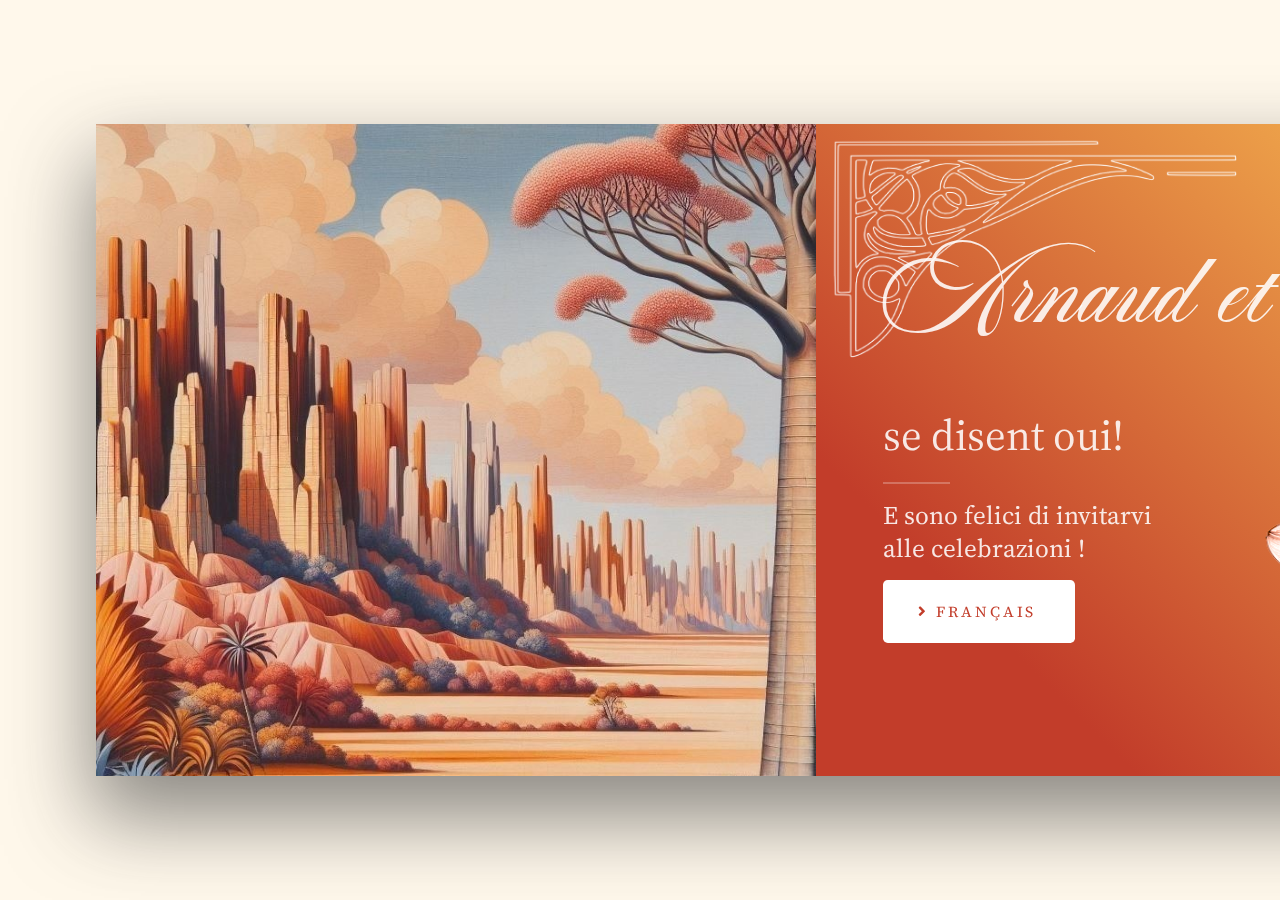
==== it.html @ b48f0479 "corrections Jessi" ====
<!DOCTYPE HTML>
<!--
	Ethereal by HTML5 UP
	html5up.net | @ajlkn
	Free for personal and commercial use under the CCA 3.0 license (html5up.net/license)
-->
<html>

	<head>
		<title>Arnaud e Jessi</title>
		<meta charset="utf-8" />
		<meta name="viewport" content="width=device-width, initial-scale=1, user-scalable=no" />
		<link rel="stylesheet" href="assets/css/main.css" />
		<link rel="stylesheet" href="https://fonts.googleapis.com/css2?family=Material+Symbols+Outlined:opsz,wght,FILL,GRAD@24,400,0,0" />
		<meta name="robots" content="noindex">
		<noscript><link rel="stylesheet" href="assets/css/noscript.css" /></noscript>
	</head>
	<body class="is-preload">
		<style>
			@font-face {
				font-family: "Aston-Script";
				src: url("fonts/Aston-Script.ttf");
			}
	
			
			.Aston-Script {
				font-family: "Aston-Script";
				font-size: 3.5rem;
				font-weight:100;
			}

	
			@font-face {
				font-family: "Source";
				src: url("fonts/Source.ttf");
			}

			.Source{
				font-family: "Source";

			}
			

			
		</style>

		<!-- Page Wrapper -->
			<div id="page-wrapper">

				<!-- Wrapper -->
					<div id="wrapper">

						<!-- Panel (Banner alternative) -->
						<section class="panel  " >
							<div class="image  span-3-75" data-position="bottom left">
								<img src="images/pic01-tier.jpg" alt="" />
							</div>
						</section>
						<section class="panel color0 spotlight medium left" >
							<div class="content span-8">
								<h2 class=" "><span class="Aston-Script">Arnaud <span class="">et</span> Jessi</span></h2>
								<p></p>
								<p></p>
								<h2 class="major Source">se disent oui!</h2>
								<h3 class=" Source span-5 span-small-exception">E sono felici di invitarvi alle celebrazioni !</h3>
								<ul class="actions">
									<li><a href="index.html" class="button primary color1 large icon solid fa-angle-right">Français</a></li>
								</ul>
							</div>
							
							<div class="image" data-position="bottom left">
								<!-- <img src="images/lysGinkgoBlue-corner2.png" alt="" /> -->


								<picture>
									<source media="(min-width: 501px) and (max-height: 450px)" srcset="images/lysGinkgoBlue-shorter.png">
									<source media="(min-width: 501px)" srcset="images/lysGinkgoBlue-corner3.png">
									<source media="(max-width: 500px)" srcset="images/lysGinkgoBlue-small3.png">
									<img src="images/lysGinkgoBlue-corner2.png" alt="IfItDoesntMatchAnyMedia">
								</picture>
									
							</div>
						</section>

					

						

						<!-- Panel (Où et quand?) -->
						<section class="panel  color2">
							<div class="intro color4">
								<h2 class="major ">Dove e quando?</h2>
								<blockquote>
								<p>Hôtel "Les Sorbiers"</p>
								<p>Rue des Sorbiers 241</p>
								<p>5543 Hastière Belgio</p>
								<p>5 ottobre 2024</p>
								<p>A partire dalle 14h</p>
							</blockquote>
							</div>
						</section>

						<section class="panel spotlight  left" id="first">
							<div class="content span-1-75">
							</div>
							<div class="image" data-position="bottom left">
								<img src="images/campagne3-2.jpg" alt="" />
							</div>
						</section>


						
						<!-- Panel (Confirmation) -->
							<section class="panel  color2">
								<div class="intro color0-reverse-diag " >
									<h2 class="major ">La tua risposta</h2>
									<p></p>
									<a href="https://forms.office.com/pages/responsepage.aspx?id=KtqS3xJC8UGk9qFba89R9TaZF361vYpGpFf4MqCA8IdUQU5IV1BZMUsxMjRLNTRBS09DWFZaV1FTQy4u" class="primary button medium color1 " >Conferma la presenza</a>
									<p></p>
									<p class="align-left"><b><i class="material-symbols-outlined">error</i> Per favore, confermate la vostra presenza prima del 16 agosto.</b></p>

								</div>
							</section>

							

						
							<!-- Panel (Transition + Concept) -->
							<section class="panel spotlight small right" >
								<div class="content span-7" >
<!-- 									<div>
										<h1>Concept</h1>
										<a href="#first" class="button primary color1 circle icon solid fa-angle-right">Next</a>
									</div> -->
																		
									</ul>
								</div>
								<div class="image" data-position="top left">
									<img src="images/Tana4-2.jpg" alt="" />
								</div>
							</section>

						<!-- Panel Concept -->
						<section class="panel  medium color2">
							<div class="inner color1">
								
								<p>La nostra coppia ci smuove delle notre convinzioni, ci commuove ed affascina ogni giorno. Vi invitiamo a passare una giornata nel nostro mondo per celebrare con noi il fatidico “si”. La giornata si suddividerà in  quattro tempi :  </p>
								<ol>
									<li>Una cerimonia che ci assomiglia : d’ispirazione malgascia, adattata al nostro pachwork di identità e valori </li>
									<li>Un tea party dove Cassandra Cowman e Jane Austen potrebbero incontrarsi </li>
									<li>Une ricevimento dove daremo fuoco alle polveri e alla pista da ballo </li>
									<li>Una serata all’insegna di giochi e animata in modo...spettrale   </li>
								</ol>
								<p><b>A quale parte sono invitatə ?  </b> Che siate membri della famiglia, amici o colleghi siete i benvenuti quando più preferite. Rispondendo al questionario d’iscrizione ci aiutate ad organizzare al meglio gli arrivi di tuttə</p>
								<p><b>Come mi devo vestire ? </b> Siete belle e belli così come siete. Per noi l’importante é che vi sentiate a vostro agio. Ma se avete voglia di rispettare un dress code, <a href="https://coolors.co/c23d2a-fabf53-fff8eb-134080">ecco i colori</a> del nostro tema.  </p>

							</div>
						</section>

						<!-- Panel (Timeline) -->
				

							<section id="timeline" class="panel inner large">
								
								<div class="tl-item" tabindex="0">
							
								  <div class="tl-bg" style="background-image: url(images/ceremony.jpg)"></div>
								  
								  <div class="tl-name">
									<p class="f2 heading--sanSerif"><span class="Source">Cerimonia</span></p>
								  </div>
							  
								  <div class="tl-content">
									<h1>14h - 15h30</h1>
									<p>
										Nella cultura malgascia il Vodiondry è la cerimonia che tradizionalmente unisce due sposi. Consiste in un dibattito tra le due famiglie, rappresentate ognuna da un retore e maestro della tradizione. Abbiamo voluto adattarlo perché corrisponda il più possibile alla nostra idea di coppia e famiglia.
									</p>
									</div>
							  
								</div>
							  
								<div class="tl-item" tabindex="0">
								  
								  <div class="tl-bg" style="background-image: url(images/teaparty.jpg)"></div>
								  
								  <div class="tl-name">
									<p class="f2 heading--sanSerif"><span class="Source">Tea Party</span></p>
								  </div>
							  
								  <div class="tl-content">
									<h1 class="f3 text--accent ttu">15h30 - 18h</h1>
									<p>
										Tagio della torta, discorsi, il meglio dei grandi classici nuziali. Vi promettiamo un tea party ironico e surreale per rappresentare al meglio anche lo spirito belga. In che senso? Non lo sappiamo ancora, ma sarà molto bello...
									</p>
								  </div>
							  
								</div>
							  
								<div class="tl-item" tabindex="0">
								  
								  <div class="tl-bg" style="background-image: url(images/fireworks.jpg)"></div>
								  
								  <div class="tl-name">
									<p class="f2 heading--sanSerif"><span class="Source">Ricevimento</span></p>
								  </div>
							  
								  <div class="tl-content">
									<h1 class="f3 text--accent ttu">18h - 22h</h1>
									<p>
										Il ricevimento è in formato apericena, si balla mentre si mangia e si beve, mentre ci si sfida in duelli assurdi, il tutto coronato da sputafuoco e chessòio. Impadronitevi del microfono per un karaoke leggendario, infiammate la pista da ballo.
									</p>
								  </div>
							  
								</div>	
							  
								<div class="tl-item" tabindex="0">
								  
								  <div class="tl-bg" style="background-image: url(images/x.jpg)"></div>
								  
								  <div class="tl-name">
									<p class="f2 heading--sanSerif"><span class="Source">Serata</span></p>
								  </div>
							  
								  <div class="tl-content">
									<h1 class="f3 text--accent ttu">22h - 24h</h1>
									<p>
										(Sconsigliato ai minori di 14 anni) Non sapremo mai se fu un colpo di fulmine o l’aria prmisqua delle serate studentesche a portarci dove siamo oggi. Fatto sta che invecchiando, abbiamo ceduto al fascino dei giochi da tavolo e delle serate più intime con gli amici di sempre. Benvenuti nella sala principale per una conslusione...mortale... 
									</p>
								  </div>
							  
								</div>
							  </section>
							  

						<!-- Panel (Gallerie) -->
							<section class="panel">
								<div class="intro color0">
									<h2 class="major">Les Sorbiers</h2>
									<p>Ci siamo innamorati di questa tenuta lungo la Meuse. È possibile <a href="http://www.lessorbiers.com/views/FR/sorbiers/hotel.html">alloggiare sul posto</a> ma anche nei dintorni, in particolare a Dinant che si trova a 20 minuti in auto.</p>
								</div>
								<div class="gallery">
									<div class="group span-3">
										<a href="images/gallery/fulls/01.jpg" class="image  span-3" data-position="bottom"><img src="images/gallery/thumbs/01.jpg" alt="" /></a>
										<a href="images/gallery/fulls/02.jpg" class="image  span-1-5" data-position="center"><img src="images/gallery/thumbs/02.jpg" alt="" /></a>
										<a href="images/gallery/fulls/03.jpg" class="image  span-1-5" data-position="center"><img src="images/gallery/thumbs/03.jpg" alt="" /></a>
									</div>
									<a href="images/gallery/fulls/04.jpg" class="image  span-2-5" data-position="top"><img src="images/gallery/thumbs/04.jpg" alt="" /></a>
									
								</div>
							</section>
							
							
							<!-- Panel (Contribution) -->
							<section class="panel ">
								<div class="intro color4">
									<h2 class="major">I regali</h2>
									<p>Sappiate che siamo già più che felici di avervi tra noi. Se ci tenete, potere aiutarci a rendere la nostra nuova casa in un luogo ancora più accogliente.  </p>
										<p>Un’urna sarà presente il giorno del matrimonio, ma se preferite farci un bonifico, ecco i terminali del nostro conto.  BE28 1030 9065 1420 (BIC: NICABEBBXXX)
										</p>
								</div>
							</section>

							<section class="panel spotlight  left" id="first">
								<div class="content span-1-75">
								</div>
								<div class="image" data-position="bottom left">
									<img src="images/sketch-house2.png" alt="" />
								</div>
							</section>

							<!-- Panel (help) -->
							<section class="panel  ">
								<div class="intro color0-reverse-diag " >
									<h2 class="major ">Volete darci una mano ? </h2>
									<p></p>
									<p>Al regalo preferite darci una mano il giorno del matrimonio? Potete iscrivervi tramite questo link.</p>
									<p></p>
									<a href="https://forms.office.com/pages/responsepage.aspx?id=KtqS3xJC8UGk9qFba89R9TaZF361vYpGpFf4MqCA8IdUMFZRSzdPMlFUWkZBWTJTVlBBV1BFTEZWSS4u" class="primary button medium color1 " >Dare una mano</a>
									

								</div>
							</section>

						
							<!-- Panel (End image) -->
							<section class="panel spotlight large left">
								<div class="content span-5">
									<iframe style="border-radius:12px" src="https://open.spotify.com/embed/playlist/4XJHrx8WR34ypSi59QFyZa?utm_source=generator" width="75%" height="352" frameBorder="0" allowfullscreen="" allow="autoplay; clipboard-write; encrypted-media; fullscreen; picture-in-picture" loading="lazy"></iframe>
								</div>
								<div class="image  " data-position="top right">
									<img src="images/picSea.jpg" alt="" />
								</div>
							</section>	

						


					</div>

			</div>

		<!-- Scripts -->
			<script src="assets/js/jquery.min.js"></script>
			<script src="assets/js/browser.min.js"></script>
			<script src="assets/js/breakpoints.min.js"></script>
			<script src="assets/js/main.js"></script>

	</body>
</html>


<style>



</style>
---- assets/css/main.css ----
@import url(fontawesome-all.min.css);
@import url("https://fonts.googleapis.com/css?family=Source+Sans+Pro:300,400,300i,400i");
@font-face {
  font-family: "Aston-Script";
  src: url("fonts/Aston-Script.ttf"); }
.Aston-Script {
  font-family: "Aston-Script"; }

@font-face {
  font-family: "Source";
  src: url("fonts/Source.ttf"); }
.Source {
  font-family: "Source"; }

/*
	Ethereal by HTML5 UP
	html5up.net | @ajlkn
	Free for personal and commercial use under the CCA 3.0 license (html5up.net/license)
*/
html, body, div, span, applet, object,
iframe, h1, h2, h3, h4, h5, h6, p, blockquote,
pre, a, abbr, acronym, address, big, cite,
code, del, dfn, em, img, ins, kbd, q, s, samp,
small, strike, strong, sub, sup, tt, var, b,
u, i, center, dl, dt, dd, ol, ul, li, fieldset,
form, label, legend, table, caption, tbody,
tfoot, thead, tr, th, td, article, aside,
canvas, details, embed, figure, figcaption,
footer, header, hgroup, menu, nav, output, ruby,
section, summary, time, mark, audio, video {
  margin: 0;
  padding: 0;
  border: 0;
  font-size: 100%;
  font: inherit;
  vertical-align: baseline; }

article, aside, details, figcaption, figure,
footer, header, hgroup, menu, nav, section {
  display: block; }

body {
  line-height: 1; }

ol, ul {
  list-style: none; }

blockquote, q {
  quotes: none; }
  blockquote:before, blockquote:after, q:before, q:after {
    content: '';
    content: none; }

table {
  border-collapse: collapse;
  border-spacing: 0; }

body {
  -webkit-text-size-adjust: none; }

mark {
  background-color: transparent;
  color: inherit; }

input::-moz-focus-inner {
  border: 0;
  padding: 0; }

input, select, textarea {
  -moz-appearance: none;
  -webkit-appearance: none;
  -ms-appearance: none;
  appearance: none; }

/* Page */
@-moz-keyframes load-spinner {
  0% {
    -moz-transform: rotate(0deg);
    -webkit-transform: rotate(0deg);
    -ms-transform: rotate(0deg);
    transform: rotate(0deg); }
  100% {
    -moz-transform: rotate(360deg);
    -webkit-transform: rotate(360deg);
    -ms-transform: rotate(360deg);
    transform: rotate(360deg); } }
@-webkit-keyframes load-spinner {
  0% {
    -moz-transform: rotate(0deg);
    -webkit-transform: rotate(0deg);
    -ms-transform: rotate(0deg);
    transform: rotate(0deg); }
  100% {
    -moz-transform: rotate(360deg);
    -webkit-transform: rotate(360deg);
    -ms-transform: rotate(360deg);
    transform: rotate(360deg); } }
@-ms-keyframes load-spinner {
  0% {
    -moz-transform: rotate(0deg);
    -webkit-transform: rotate(0deg);
    -ms-transform: rotate(0deg);
    transform: rotate(0deg); }
  100% {
    -moz-transform: rotate(360deg);
    -webkit-transform: rotate(360deg);
    -ms-transform: rotate(360deg);
    transform: rotate(360deg); } }
@keyframes load-spinner {
  0% {
    -moz-transform: rotate(0deg);
    -webkit-transform: rotate(0deg);
    -ms-transform: rotate(0deg);
    transform: rotate(0deg); }
  100% {
    -moz-transform: rotate(360deg);
    -webkit-transform: rotate(360deg);
    -ms-transform: rotate(360deg);
    transform: rotate(360deg); } }
@-ms-viewport {
  width: device-width; }
html {
  width: 100%;
  height: 100%; }

html {
  box-sizing: border-box; }

*, *:before, *:after {
  box-sizing: inherit; }

body {
  display: -moz-flex;
  display: -webkit-flex;
  display: -ms-flex;
  display: flex;
  -moz-align-items: center;
  -webkit-align-items: center;
  -ms-align-items: center;
  align-items: center;
  -moz-justify-content: -moz-flex-start;
  -webkit-justify-content: -webkit-flex-start;
  -ms-justify-content: -ms-flex-start;
  justify-content: flex-start;
  -ms-overflow-style: scrollbar;
  width: 100%;
  height: 100%;
  min-height: 30rem;
  overflow: hidden;
  overscroll-behavior-x: contain; }
  body:before {
    -moz-animation: load-spinner 1s infinite linear;
    -webkit-animation: load-spinner 1s infinite linear;
    -ms-animation: load-spinner 1s infinite linear;
    animation: load-spinner 1s infinite linear;
    -moz-transition: opacity 0.25s ease;
    -webkit-transition: opacity 0.25s ease;
    -ms-transition: opacity 0.25s ease;
    transition: opacity 0.25s ease;
    -moz-transition-delay: 0s;
    -webkit-transition-delay: 0s;
    -ms-transition-delay: 0s;
    transition-delay: 0s;
    pointer-events: none;
    content: '';
    display: block;
    position: absolute;
    top: 50%;
    left: 50%;
    width: 4rem;
    height: 4rem;
    margin: -2rem 0 0 -2rem;
    background-image: url("data:image/svg+xml;charset=utf8,%3Csvg xmlns='http://www.w3.org/2000/svg' xmlns:xlink='http://www.w3.org/1999/xlink' width='96px' height='96px' viewBox='0 0 96 96' zoomAndPan='disable'%3E%3Cstyle%3Ecircle %7Bfill: transparent%3B stroke: %2303224C%3B stroke-width: 1.5px%3B %7D%3C/style%3E%3Cdefs%3E%3CclipPath id='corner'%3E%3Cpolygon points='0,0 48,0 48,48 96,48 96,96 0,96' /%3E%3C/clipPath%3E%3C/defs%3E%3Cg clip-path='url(%23corner)'%3E%3Ccircle cx='48' cy='48' r='32'/%3E%3C/g%3E%3C/svg%3E");
    background-position: center;
    background-repeat: no-repeat;
    background-size: 4rem;
    opacity: 0; }
  body:after {
    pointer-events: none;
    content: '';
    display: block;
    position: fixed;
    top: 0;
    left: 0;
    width: 100%;
    height: 100%;
    z-index: -1;
    background-attachment: local;
    background-color: #FFF8EB;
    background-repeat: repeat, repeat-x;
    background-size: 128px 128px, cover; }
  body.is-preload *, body.is-preload *:before, body.is-preload *:after {
    -moz-animation: none !important;
    -webkit-animation: none !important;
    -ms-animation: none !important;
    animation: none !important;
    -moz-transition: none !important;
    -webkit-transition: none !important;
    -ms-transition: none !important;
    transition: none !important; }
  body.is-preload:before {
    -moz-transition: opacity 1s ease;
    -webkit-transition: opacity 1s ease;
    -ms-transition: opacity 1s ease;
    transition: opacity 1s ease;
    -moz-transition-delay: 0.75s;
    -webkit-transition-delay: 0.75s;
    -ms-transition-delay: 0.75s;
    transition-delay: 0.75s;
    opacity: 0.25; }

@media screen and (max-width: 980px) {
  html {
    height: auto; }

  body {
    height: auto;
    overflow-x: hidden;
    overflow-y: auto; } }
@media screen and (max-width: 480px) {
  html, body {
    min-width: 320px; } }
/* Typography */
html {
  font-size: 18pt;
  font-size: 1vmax; }
  @media screen and (max-width: 1680px) {
    html {
      font-size: 12pt;
      font-size: 1.1vmax; } }
  @media screen and (max-width: 1280px) {
    html {
      font-size: 11pt;
      font-size: 1.5vmax; } }

body, input, select, textarea {
  color: rgba(255, 255, 255, 0.75);
  font-family: "Source", serif;
  font-size: 1rem;
  font-weight: 400;
  line-height: 1.65; }

a {
  -moz-transition: color 0.2s ease-in-out, border-bottom-color 0.2s ease-in-out;
  -webkit-transition: color 0.2s ease-in-out, border-bottom-color 0.2s ease-in-out;
  -ms-transition: color 0.2s ease-in-out, border-bottom-color 0.2s ease-in-out;
  transition: color 0.2s ease-in-out, border-bottom-color 0.2s ease-in-out;
  color: #FFF8EB;
  border-bottom: dotted 1px;
  text-decoration: none;
  font-weight: 600; }
  a:hover {
    border-bottom-color: transparent;
    color: #134080; }

strong, b {
  color: rgba(255, 255, 255, 0.875);
  font-weight: 600; }

em, i {
  font-style: italic; }

p {
  margin: 0 0 1.5rem 0; }
  body.is-ie p {
    width: 100%; }

.centerText {
  text-align: center; }

h1, h2, h3, h4, h5, h6 {
  color: rgba(255, 255, 255, 0.875);
  font-family: "Aston-Script", Helvetica, serif;
  font-weight: 400;
  line-height: 1.3;
  margin: 0 0 0.75rem 0; }
  h1 a, h2 a, h3 a, h4 a, h5 a, h6 a {
    color: inherit;
    text-decoration: none; }

h1.major, h2.major, h3.major {
  position: relative; }
  h1.major:after, h2.major:after, h3.major:after {
    content: '';
    position: absolute;
    left: 0;
    width: 3.5rem;
    height: 0.1rem;
    background-color: rgba(255, 255, 255, 0.25); }

h1 {
  font-size: 3rem;
  line-height: 1.2; }
  h1.major {
    margin: 0 0 2.625rem 0; }
    h1.major:after {
      bottom: -1.325rem; }

/** HERE **/
h2 {
  font-size: 2.25rem;
  line-height: 1.2; }
  h2.major {
    margin: 0 0 1.9875rem 0; }
    h2.major:after {
      bottom: -1.2rem; }

h3 {
  font-size: 1.325rem; }
  h3.major {
    margin: 0 0 1.875rem 0; }
    h3.major:after {
      bottom: -0.75rem; }

h4 {
  font-size: 1rem; }

h5 {
  font-size: 0.9rem; }

h6 {
  font-size: 0.7rem; }

sub {
  font-size: 0.8rem;
  position: relative;
  top: 0.5rem; }

sup {
  font-size: 0.8rem;
  position: relative;
  top: -0.5rem; }

blockquote {
  border-left: solid 0.25rem rgba(255, 255, 255, 0.25);
  font-style: italic;
  margin: 0 0 1.5rem 0;
  padding: 0.375rem 0 0.375rem 1.5rem; }

code {
  background: rgba(255, 255, 255, 0.075);
  border-radius: 0.25rem;
  font-family: "Source", serif;
  font-size: 0.8rem;
  margin: 0 0.25rem;
  padding: 0.25rem 0.65rem; }

pre {
  -webkit-overflow-scrolling: touch;
  font-family: "Source", serif;
  font-size: 0.8rem;
  margin: 0 0 1.5rem 0;
  white-space: pre-wrap; }
  pre code {
    display: block;
    line-height: 1.625;
    padding: 1rem 1.5rem;
    overflow-x: auto;
    margin: 0; }

hr {
  border: 0;
  border-bottom: solid 2px rgba(255, 255, 255, 0.25);
  margin: 1.875rem 0; }

.align-left {
  text-align: left; }

.align-center {
  text-align: center; }

.align-right {
  text-align: right; }

@media screen and (max-width: 736px) {
  html {
    font-size: 12pt; }

  h1 {
    font-size: 2.25rem;
    line-height: 1.2; }
    h1.major {
      margin: 0 0 2.625rem 0; }
      h1.major:after {
        bottom: -1.325rem; }

  h2 {
    font-size: 1.5rem;
    line-height: 1.2; }
    h2.major {
      margin: 0 0 1.9875rem 0; }
      h2.major:after {
        bottom: -1.2rem; }

  h3 {
    font-size: 1rem; }
    h3.major {
      margin: 0 0 1.875rem 0; }
      h3.major:after {
        bottom: -0.75rem; }

  h4 {
    font-size: 1rem; }

  h5 {
    font-size: 0.9rem; }

  h6 {
    font-size: 0.7rem; }

  h1 br, h2 br, h3 br, h4 br, h5 br, h6 br {
    display: none; } }
@media screen and (max-width: 360px) {
  html {
    font-size: 11pt; } }
/* Form */
form {
  margin: 0 0 1.5rem 0; }
  form > :last-child {
    margin-bottom: 0; }
  form > .fields {
    display: -moz-flex;
    display: -webkit-flex;
    display: -ms-flex;
    display: flex;
    -moz-flex-wrap: wrap;
    -webkit-flex-wrap: wrap;
    -ms-flex-wrap: wrap;
    flex-wrap: wrap;
    width: calc(100% + 3rem);
    margin: -1.5rem 0 1.5rem -1.5rem; }
    form > .fields > .field {
      -moz-flex-grow: 0;
      -webkit-flex-grow: 0;
      -ms-flex-grow: 0;
      flex-grow: 0;
      -moz-flex-shrink: 0;
      -webkit-flex-shrink: 0;
      -ms-flex-shrink: 0;
      flex-shrink: 0;
      padding: 1.5rem 0 0 1.5rem;
      width: calc(100% - 1.5rem); }
      form > .fields > .field.half {
        width: calc(50% - 0.75rem); }
      form > .fields > .field.third {
        width: calc(100%/3 - 0.5rem); }
      form > .fields > .field.quarter {
        width: calc(25% - 0.375rem); }
  @media screen and (max-width: 736px) {
    form > .fields {
      width: calc(100% + 2.25rem);
      margin: -1.125rem 0 1.5rem -1.125rem; }
      form > .fields > .field {
        padding: 1.125rem 0 0 1.125rem;
        width: calc(100% - 1.125rem); }
        form > .fields > .field.half {
          width: calc(100% - 1.125rem); }
        form > .fields > .field.third {
          width: calc(100% - 1.125rem); }
        form > .fields > .field.quarter {
          width: calc(100% - 1.125rem); } }

label {
  color: rgba(255, 255, 255, 0.875);
  display: block;
  font-family: "Aston-Script", Helvetica, serif;
  font-size: 0.8rem;
  font-weight: 400;
  margin: 0 0 0.4875rem 0; }

input[type="text"],
input[type="password"],
input[type="email"],
input[type="tel"],
select,
textarea {
  -moz-appearance: none;
  -webkit-appearance: none;
  -ms-appearance: none;
  appearance: none;
  background: transparent;
  border: solid 2px rgba(255, 255, 255, 0.25);
  border-radius: 0.25rem;
  color: inherit;
  display: block;
  outline: 0;
  padding: 0 0.75rem;
  text-decoration: none;
  width: 100%; }
  input[type="text"]:invalid,
  input[type="password"]:invalid,
  input[type="email"]:invalid,
  input[type="tel"]:invalid,
  select:invalid,
  textarea:invalid {
    box-shadow: none; }
  input[type="text"]:focus,
  input[type="password"]:focus,
  input[type="email"]:focus,
  input[type="tel"]:focus,
  select:focus,
  textarea:focus {
    border-color: #FFF8EB; }

option {
  background-color: rgba(255, 255, 255, 0.875);
  color: #03224C; }

select {
  background-image: url("data:image/svg+xml;charset=utf8,%3Csvg xmlns='http://www.w3.org/2000/svg' width='40' height='40' preserveAspectRatio='none' viewBox='0 0 40 40'%3E%3Cpath d='M9.4,12.3l10.4,10.4l10.4-10.4c0.2-0.2,0.5-0.4,0.9-0.4c0.3,0,0.6,0.1,0.9,0.4l3.3,3.3c0.2,0.2,0.4,0.5,0.4,0.9 c0,0.4-0.1,0.6-0.4,0.9L20.7,31.9c-0.2,0.2-0.5,0.4-0.9,0.4c-0.3,0-0.6-0.1-0.9-0.4L4.3,17.3c-0.2-0.2-0.4-0.5-0.4-0.9 c0-0.4,0.1-0.6,0.4-0.9l3.3-3.3c0.2-0.2,0.5-0.4,0.9-0.4S9.1,12.1,9.4,12.3z' fill='rgba(255, 255, 255, 0.25)' /%3E%3C/svg%3E");
  background-size: 1.25rem;
  background-repeat: no-repeat;
  background-position: calc(100% - 1rem) center;
  height: 2.5rem;
  padding-right: 2.5rem;
  text-overflow: ellipsis; }
  select option {
    color: rgba(255, 255, 255, 0.875);
    background: #03224C; }
  select:focus::-ms-value {
    background-color: transparent; }
  select::-ms-expand {
    display: none; }

input[type="text"],
input[type="password"],
input[type="email"],
select {
  height: 2.5rem; }

textarea {
  padding: 0.75rem 1rem; }

input[type="checkbox"],
input[type="radio"] {
  -moz-appearance: none;
  -webkit-appearance: none;
  -ms-appearance: none;
  appearance: none;
  display: block;
  float: left;
  margin-right: -2rem;
  opacity: 0;
  width: 1rem;
  z-index: -1; }
  input[type="checkbox"] + label,
  input[type="radio"] + label {
    text-decoration: none;
    position: relative;
    color: rgba(255, 255, 255, 0.75);
    cursor: pointer;
    display: inline-block;
    font-size: 1rem;
    font-weight: 400;
    margin-bottom: 0;
    padding-left: 2.5rem;
    padding-right: 1rem; }
    input[type="checkbox"] + label:before,
    input[type="radio"] + label:before {
      -moz-osx-font-smoothing: grayscale;
      -webkit-font-smoothing: antialiased;
      display: inline-block;
      font-style: normal;
      font-variant: normal;
      text-rendering: auto;
      line-height: 1;
      text-transform: none !important;
      font-family: 'Font Awesome 5 Free';
      font-weight: 900; }
    input[type="checkbox"] + label:before, input[type="radio"] + label:before {
      content: '';
      display: inline-block;
      font-size: 0.8rem;
      position: absolute;
      top: 0;
      left: 0;
      width: 1.6875rem;
      height: 1.6875rem;
      line-height: 1.6875rem;
      background: rgba(255, 255, 255, 0.075);
      border: solid 1px rgba(255, 255, 255, 0.25);
      border-radius: 0.25rem;
      color: #03224C;
      text-align: center; }
      body.is-ie input[type="checkbox"] + label:before,
      body.is-ie input[type="radio"] + label:before {
        line-height: 1.5; }
  input[type="checkbox"]:checked + label:before,
  input[type="radio"]:checked + label:before {
    content: '\f00c';
    background: rgba(255, 255, 255, 0.875);
    border-color: rgba(255, 255, 255, 0.875); }
  input[type="checkbox"]:focus + label:before,
  input[type="radio"]:focus + label:before {
    border-color: #FFF8EB;
    box-shadow: 0 0 0 1px #FFF8EB; }
  input[type="checkbox"]:focus:checked + label:before,
  input[type="radio"]:focus:checked + label:before {
    background: #FFF8EB; }
  input[type="checkbox"].color1 + label:before,
  input[type="radio"].color1 + label:before {
    color: #C23D2A; }
  input[type="checkbox"].color2 + label:before,
  input[type="radio"].color2 + label:before {
    color: #FABF53; }
  input[type="checkbox"].color3 + label:before,
  input[type="radio"].color3 + label:before {
    color: #FFF8EB; }
  input[type="checkbox"].color4 + label:before,
  input[type="radio"].color4 + label:before {
    color: #134080; }

input[type="checkbox"] + label:before {
  border-radius: 0.25rem; }

input[type="radio"] + label:before {
  border-radius: 100%; }

::-webkit-input-placeholder {
  color: rgba(255, 255, 255, 0.5) !important;
  opacity: 1.0; }

:-moz-placeholder {
  color: rgba(255, 255, 255, 0.5) !important;
  opacity: 1.0; }

::-moz-placeholder {
  color: rgba(255, 255, 255, 0.5) !important;
  opacity: 1.0; }

:-ms-input-placeholder {
  color: rgba(255, 255, 255, 0.5) !important;
  opacity: 1.0; }

/* Icon */
.icon {
  text-decoration: none;
  position: relative;
  border-bottom: none; }
  .icon:before {
    -moz-osx-font-smoothing: grayscale;
    -webkit-font-smoothing: antialiased;
    display: inline-block;
    font-style: normal;
    font-variant: normal;
    text-rendering: auto;
    line-height: 1;
    text-transform: none !important;
    font-family: 'Font Awesome 5 Free';
    font-weight: 400; }
  .icon > .label {
    display: none; }
  .icon:before {
    line-height: inherit; }
  .icon.solid:before {
    font-weight: 900; }
  .icon.brands:before {
    font-family: 'Font Awesome 5 Brands'; }

/* Image */
.image {
  display: inline-block;
  position: relative;
  border: 0; }
  .image.filtered:after {
    background-image: url("../../images/overlay.png"), linear-gradient(45deg, rgba(194, 61, 42, 0.25) 25%, rgba(250, 191, 83, 0.25) 50%, rgba(255, 248, 235, 0.25));
    background-size: 128px 128px, auto;
    pointer-events: none;
    content: '';
    position: absolute;
    top: 0;
    left: 0;
    width: 100%;
    height: 100%;
    opacity: 1;
    z-index: 1; }
  .image.filtered.tinted:after {
    background-image: url("../../images/overlay.png"), linear-gradient(45deg, rgba(194, 61, 42, 0.25) 25%, rgba(250, 191, 83, 0.25) 50%, rgba(255, 248, 235, 0.25)), linear-gradient(0deg, rgba(0, 0, 0, 0.125), rgba(0, 0, 0, 0.125));
    background-size: 128px 128px, auto, auto; }
  .image[data-position] img {
    -moz-object-fit: cover;
    -webkit-object-fit: cover;
    -ms-object-fit: cover;
    object-fit: cover;
    display: block;
    position: absolute;
    top: 0;
    left: 0;
    width: 100%;
    height: 100%; }
  .image[data-position="top left"] img {
    -moz-object-position: top left;
    -webkit-object-position: top left;
    -ms-object-position: top left;
    object-position: top left; }
  .image[data-position="top"] img {
    -moz-object-position: top;
    -webkit-object-position: top;
    -ms-object-position: top;
    object-position: top; }
  .image[data-position="top right"] img {
    -moz-object-position: top right;
    -webkit-object-position: top right;
    -ms-object-position: top right;
    object-position: top right; }
  .image[data-position="right"] img {
    -moz-object-position: right;
    -webkit-object-position: right;
    -ms-object-position: right;
    object-position: right; }
  .image[data-position="bottom right"] img {
    -moz-object-position: bottom right;
    -webkit-object-position: bottom right;
    -ms-object-position: bottom right;
    object-position: bottom right; }
  .image[data-position="bottom"] img {
    -moz-object-position: bottom;
    -webkit-object-position: bottom;
    -ms-object-position: bottom;
    object-position: bottom; }
  .image[data-position="bottom left"] img {
    -moz-object-position: bottom left;
    -webkit-object-position: bottom left;
    -ms-object-position: bottom left;
    object-position: bottom left; }
  .image[data-position="left"] img {
    -moz-object-position: left;
    -webkit-object-position: left;
    -ms-object-position: left;
    object-position: left; }
  .image[data-position="center"] img {
    -moz-object-position: center;
    -webkit-object-position: center;
    -ms-object-position: center;
    object-position: center; }
  .image[data-position="25% 25%"] img {
    -moz-object-position: 25% 25%;
    -webkit-object-position: 25% 25%;
    -ms-object-position: 25% 25%;
    object-position: 25% 25%; }
  .image[data-position="75% 25%"] img {
    -moz-object-position: 75% 25%;
    -webkit-object-position: 75% 25%;
    -ms-object-position: 75% 25%;
    object-position: 75% 25%; }
  .image[data-position="75% 75%"] img {
    -moz-object-position: 75% 75%;
    -webkit-object-position: 75% 75%;
    -ms-object-position: 75% 75%;
    object-position: 75% 75%; }
  .image[data-position="25% 75%"] img {
    -moz-object-position: 25% 75%;
    -webkit-object-position: 25% 75%;
    -ms-object-position: 25% 75%;
    object-position: 25% 75%; }
  .image img {
    display: block; }
  .image.left, .image.right {
    max-width: 40%; }
    .image.left img, .image.right img {
      width: 100%; }
  .image.left {
    float: left;
    padding: 0 1.5rem 1rem 0;
    top: 0.25rem; }
  .image.right {
    float: right;
    padding: 0 0 1rem 1.5rem;
    top: 0.25rem; }
  .image.fit {
    display: block;
    margin: 0 0 1.5rem 0;
    width: 100%; }
    .image.fit img {
      width: 100%; }
  .image.main {
    display: block;
    margin: 0 0 2.25rem 0;
    width: 100%; }
    .image.main img {
      width: 100%; }

/* List */
ol {
  list-style: decimal;
  margin: 0 0 1.5rem 0;
  padding-left: 1.25rem; }
  ol li {
    padding-left: 0.25rem; }

ul {
  list-style: disc;
  margin: 0 0 1.5rem 0;
  padding-left: 1rem; }
  ul li {
    padding-left: 0.5rem; }
  ul.alt {
    list-style: none;
    padding-left: 0; }
    ul.alt li {
      border-top: solid 1px rgba(255, 255, 255, 0.25);
      padding: 0.5rem 0; }
      ul.alt li:first-child {
        border-top: 0;
        padding-top: 0; }

dl {
  margin: 0 0 1.5rem 0; }
  dl dt {
    display: block;
    font-weight: 600;
    margin: 0 0 0.75rem 0; }
  dl dd {
    margin-left: 1.5rem; }

/* Actions */
ul.actions {
  display: -moz-flex;
  display: -webkit-flex;
  display: -ms-flex;
  display: flex;
  cursor: default;
  list-style: none;
  margin-left: -0.75rem;
  padding-left: 0; }
  ul.actions li {
    padding: 0 0 0 0.75rem;
    vertical-align: middle; }
  ul.actions.special {
    -moz-justify-content: center;
    -webkit-justify-content: center;
    -ms-justify-content: center;
    justify-content: center;
    width: 100%;
    margin-left: 0; }
    ul.actions.special li:first-child {
      padding-left: 0; }
  ul.actions.stacked {
    -moz-flex-direction: column;
    -webkit-flex-direction: column;
    -ms-flex-direction: column;
    flex-direction: column;
    margin-left: 0; }
    ul.actions.stacked li {
      padding: 0.975rem 0 0 0; }
      ul.actions.stacked li:first-child {
        padding-top: 0; }
  ul.actions.fit {
    width: calc(100% + 0.75rem); }
    ul.actions.fit li {
      -moz-flex-grow: 1;
      -webkit-flex-grow: 1;
      -ms-flex-grow: 1;
      flex-grow: 1;
      -moz-flex-shrink: 1;
      -webkit-flex-shrink: 1;
      -ms-flex-shrink: 1;
      flex-shrink: 1;
      width: 100%; }
      ul.actions.fit li > * {
        width: 100%; }
    ul.actions.fit.stacked {
      width: 100%; }

/* Icons */
ul.icons {
  cursor: default;
  list-style: none;
  padding-left: 0; }
  ul.icons li {
    display: inline-block;
    padding: 0 1rem 0 0; }
    ul.icons li:last-child {
      padding-right: 0; }
    ul.icons li .icon:before {
      font-size: 1.25em; }

/* Grid Icons */
ul.grid-icons {
  display: -moz-flex;
  display: -webkit-flex;
  display: -ms-flex;
  display: flex;
  -moz-flex-wrap: wrap;
  -webkit-flex-wrap: wrap;
  -ms-flex-wrap: wrap;
  flex-wrap: wrap;
  -moz-justify-content: center;
  -webkit-justify-content: center;
  -ms-justify-content: center;
  justify-content: center;
  list-style: none;
  margin: 0 0 1.5rem 0;
  padding-left: 0; }
  ul.grid-icons .icon {
    display: block;
    position: relative;
    width: 100%;
    text-align: center; }
    ul.grid-icons .icon:before {
      display: block;
      width: 6rem;
      height: 6rem;
      line-height: 6rem;
      border-radius: 6rem;
      box-shadow: inset 0 0 0 2px rgba(255, 255, 255, 0.25);
      font-size: 2.5rem;
      margin: 0 auto;
      text-align: center; }
      body.is-ie ul.grid-icons .icon:before {
        line-height: 2.375; }
  ul.grid-icons > li {
    -moz-flex-grow: 0;
    -webkit-flex-grow: 0;
    -ms-flex-grow: 0;
    flex-grow: 0;
    -moz-flex-shrink: 0;
    -webkit-flex-shrink: 0;
    -ms-flex-shrink: 0;
    flex-shrink: 0;
    position: relative;
    margin: 1.5rem 0 0 1.5rem;
    padding-left: 0; }
  ul.grid-icons.connected > li:before {
    content: '';
    display: block;
    position: absolute;
    width: 1.5rem;
    height: 2px;
    top: 50%;
    left: -1.5rem;
    background-color: rgba(255, 255, 255, 0.25); }
  ul.grid-icons.connected > li:after {
    content: '';
    display: block;
    position: absolute;
    width: 2px;
    height: 1.5rem;
    top: -1.5rem;
    left: 50%;
    background-color: rgba(255, 255, 255, 0.25); }
  ul.grid-icons.two {
    width: 14rem; }
    ul.grid-icons.two > li:nth-child(-n + 2) {
      margin-top: 0; }
      ul.grid-icons.two > li:nth-child(-n + 2):after {
        display: none; }
    ul.grid-icons.two > li:nth-child(2n - 1) {
      margin-left: 0; }
      ul.grid-icons.two > li:nth-child(2n - 1):before {
        display: none; }
  ul.grid-icons.three {
    width: 21.5rem; }
    ul.grid-icons.three > li:nth-child(-n + 3) {
      margin-top: 0; }
      ul.grid-icons.three > li:nth-child(-n + 3):after {
        display: none; }
    ul.grid-icons.three > li:nth-child(3n - 2) {
      margin-left: 0; }
      ul.grid-icons.three > li:nth-child(3n - 2):before {
        display: none; }
  ul.grid-icons.four {
    width: 29rem; }
    ul.grid-icons.four > li:nth-child(-n + 4) {
      margin-top: 0; }
      ul.grid-icons.four > li:nth-child(-n + 4):after {
        display: none; }
    ul.grid-icons.four > li:nth-child(4n - 3) {
      margin-left: 0; }
      ul.grid-icons.four > li:nth-child(4n - 3):before {
        display: none; }
  @media screen and (max-width: 736px) {
    ul.grid-icons {
      -moz-justify-content: -moz-flex-start;
      -webkit-justify-content: -webkit-flex-start;
      -ms-justify-content: -ms-flex-start;
      justify-content: flex-start;
      width: 100% !important;
      margin: -1rem 0 1.5rem -1rem; }
      ul.grid-icons .icon:before {
        width: 4.5rem;
        height: 4.5rem;
        line-height: 4.5rem;
        font-size: 1.75rem; }
      ul.grid-icons > li {
        margin: 1rem 0 0 1rem !important; }
        ul.grid-icons > li:before {
          display: none !important; }
        ul.grid-icons > li:after {
          display: none !important; } }

/* Contact Icons */
ul.contact-icons {
  list-style: none;
  padding-left: 0; }
  ul.contact-icons > li {
    margin: 1.25rem 0 0 0;
    padding-left: 0; }
    ul.contact-icons > li:before {
      display: inline-block;
      width: 2.25rem;
      height: 2.25rem;
      line-height: 2.25rem;
      border-radius: 2.25rem;
      background-color: white;
      color: #03224C;
      cursor: default;
      font-size: 1.125rem;
      margin-right: 1rem;
      text-align: center;
      vertical-align: middle; }
      body.is-ie ul.contact-icons > li:before {
        line-height: 2.125; }
    ul.contact-icons > li a {
      border-bottom: 0; }
  ul.contact-icons.color1 > li:before {
    color: #C23D2A; }
  ul.contact-icons.color2 > li:before {
    color: #FABF53; }
  ul.contact-icons.color3 > li:before {
    color: #FFF8EB; }
  ul.contact-icons.color4 > li:before {
    color: #134080; }

/* Table */
.table-wrapper {
  -webkit-overflow-scrolling: touch;
  overflow-x: auto; }

table {
  margin: 0 0 1.5rem 0;
  width: 100%; }
  table tbody tr {
    border: solid 1px rgba(255, 255, 255, 0.25);
    border-left: 0;
    border-right: 0; }
    table tbody tr:nth-child(2n + 1) {
      background-color: rgba(255, 255, 255, 0.075); }
  table td {
    padding: 0.75rem 0.75rem; }
  table th {
    color: rgba(255, 255, 255, 0.875);
    font-size: 0.9rem;
    font-weight: 600;
    padding: 0 0.75rem 0.75rem 0.75rem;
    text-align: left; }
  table thead {
    border-bottom: solid 2px rgba(255, 255, 255, 0.25); }
  table tfoot {
    border-top: solid 2px rgba(255, 255, 255, 0.25); }
  table.alt {
    border-collapse: separate; }
    table.alt tbody tr td {
      border: solid 1px rgba(255, 255, 255, 0.25);
      border-left-width: 0;
      border-top-width: 0; }
      table.alt tbody tr td:first-child {
        border-left-width: 1px; }
    table.alt tbody tr:first-child td {
      border-top-width: 1px; }
    table.alt thead {
      border-bottom: 0; }
    table.alt tfoot {
      border-top: 0; }

/* Button */
input[type="submit"],
input[type="reset"],
input[type="button"],
button,
.button {
  -moz-appearance: none;
  -webkit-appearance: none;
  -ms-appearance: none;
  appearance: none;
  -moz-transition: background-color 0.2s ease-in-out, box-shadow 0.2s ease-in-out, color 0.2s ease-in-out;
  -webkit-transition: background-color 0.2s ease-in-out, box-shadow 0.2s ease-in-out, color 0.2s ease-in-out;
  -ms-transition: background-color 0.2s ease-in-out, box-shadow 0.2s ease-in-out, color 0.2s ease-in-out;
  transition: background-color 0.2s ease-in-out, box-shadow 0.2s ease-in-out, color 0.2s ease-in-out;
  background-color: transparent;
  border: 0;
  border-radius: 0.25rem;
  box-shadow: inset 0 0 0 2px rgba(255, 255, 255, 0.25);
  color: rgba(255, 255, 255, 0.875) !important;
  cursor: pointer;
  display: inline-block;
  font-family: "Source", serif;
  font-size: 0.6rem;
  font-weight: 400;
  height: 2.75rem;
  letter-spacing: 0.15rem;
  line-height: 2.75rem;
  padding: 0 1.5rem 0 1.65rem;
  text-align: center;
  text-decoration: none;
  text-transform: uppercase;
  white-space: nowrap; }
  input[type="submit"]:hover,
  input[type="reset"]:hover,
  input[type="button"]:hover,
  button:hover,
  .button:hover {
    box-shadow: inset 0 0 0 2px #FFF8EB;
    color: #FFF8EB !important; }
  input[type="submit"]:active,
  input[type="reset"]:active,
  input[type="button"]:active,
  button:active,
  .button:active {
    background-color: rgba(255, 248, 235, 0.125); }
  input[type="submit"].icon:before,
  input[type="reset"].icon:before,
  input[type="button"].icon:before,
  button.icon:before,
  .button.icon:before {
    display: inline-block;
    position: relative;
    top: -0.075rem;
    vertical-align: middle;
    font-size: 0.8rem;
    margin: 0 0.375rem 0 -0.325rem; }
  input[type="submit"].icon.circle,
  input[type="reset"].icon.circle,
  input[type="button"].icon.circle,
  button.icon.circle,
  .button.icon.circle {
    position: relative;
    width: 3.125rem;
    height: 3.125rem;
    line-height: 3.125rem;
    text-indent: 3.125rem;
    border-radius: 100%;
    overflow: hidden;
    padding: 0;
    letter-spacing: 0; }
    input[type="submit"].icon.circle:before,
    input[type="reset"].icon.circle:before,
    input[type="button"].icon.circle:before,
    button.icon.circle:before,
    .button.icon.circle:before {
      display: block;
      position: absolute;
      top: 0;
      left: 0;
      width: inherit;
      height: inherit;
      font-size: 1.25rem;
      line-height: inherit;
      margin: 0;
      text-indent: 0; }
    input[type="submit"].icon.circle.fa-angle-left:before,
    input[type="reset"].icon.circle.fa-angle-left:before,
    input[type="button"].icon.circle.fa-angle-left:before,
    button.icon.circle.fa-angle-left:before,
    .button.icon.circle.fa-angle-left:before {
      position: relative;
      left: -0.1rem;
      font-size: 1.75rem; }
    input[type="submit"].icon.circle.fa-angle-right:before,
    input[type="reset"].icon.circle.fa-angle-right:before,
    input[type="button"].icon.circle.fa-angle-right:before,
    button.icon.circle.fa-angle-right:before,
    .button.icon.circle.fa-angle-right:before {
      position: relative;
      left: 0.1rem;
      font-size: 1.75rem; }
  input[type="submit"].fit,
  input[type="reset"].fit,
  input[type="button"].fit,
  button.fit,
  .button.fit {
    width: 100%; }
  input[type="submit"].small,
  input[type="reset"].small,
  input[type="button"].small,
  button.small,
  .button.small {
    font-size: 0.4rem;
    height: 1.875rem;
    line-height: 1.875rem;
    padding: 0 1.25rem 0 1.4rem; }
  input[type="submit"].large,
  input[type="reset"].large,
  input[type="button"].large,
  button.large,
  .button.large {
    font-size: 0.8rem;
    height: 3.3125rem;
    line-height: 3.3125rem;
    padding: 0 2rem 0 2.15rem; }
  input[type="submit"].primary,
  input[type="reset"].primary,
  input[type="button"].primary,
  button.primary,
  .button.primary {
    background-color: white;
    box-shadow: none;
    color: #03224C !important; }
    input[type="submit"].primary.color1,
    input[type="reset"].primary.color1,
    input[type="button"].primary.color1,
    button.primary.color1,
    .button.primary.color1 {
      color: #C23D2A !important; }
    input[type="submit"].primary.color2,
    input[type="reset"].primary.color2,
    input[type="button"].primary.color2,
    button.primary.color2,
    .button.primary.color2 {
      color: #FABF53 !important; }
    input[type="submit"].primary.color3,
    input[type="reset"].primary.color3,
    input[type="button"].primary.color3,
    button.primary.color3,
    .button.primary.color3 {
      color: #FFF8EB !important; }
    input[type="submit"].primary.color4,
    input[type="reset"].primary.color4,
    input[type="button"].primary.color4,
    button.primary.color4,
    .button.primary.color4 {
      color: #134080 !important; }
    input[type="submit"].primary:hover,
    input[type="reset"].primary:hover,
    input[type="button"].primary:hover,
    button.primary:hover,
    .button.primary:hover {
      background-color: #FFF8EB; }
    input[type="submit"].primary:active,
    input[type="reset"].primary:active,
    input[type="button"].primary:active,
    button.primary:active,
    .button.primary:active {
      background-color: #feedcd; }
  input[type="submit"].disabled, input[type="submit"]:disabled,
  input[type="reset"].disabled,
  input[type="reset"]:disabled,
  input[type="button"].disabled,
  input[type="button"]:disabled,
  button.disabled,
  button:disabled,
  .button.disabled,
  .button:disabled {
    pointer-events: none;
    cursor: default;
    opacity: 0.5; }

/* Gallery */
@-moz-keyframes gallery-modal-spinner {
  0% {
    -moz-transform: rotate(0deg);
    -webkit-transform: rotate(0deg);
    -ms-transform: rotate(0deg);
    transform: rotate(0deg); }
  100% {
    -moz-transform: rotate(360deg);
    -webkit-transform: rotate(360deg);
    -ms-transform: rotate(360deg);
    transform: rotate(360deg); } }
@-webkit-keyframes gallery-modal-spinner {
  0% {
    -moz-transform: rotate(0deg);
    -webkit-transform: rotate(0deg);
    -ms-transform: rotate(0deg);
    transform: rotate(0deg); }
  100% {
    -moz-transform: rotate(360deg);
    -webkit-transform: rotate(360deg);
    -ms-transform: rotate(360deg);
    transform: rotate(360deg); } }
@-ms-keyframes gallery-modal-spinner {
  0% {
    -moz-transform: rotate(0deg);
    -webkit-transform: rotate(0deg);
    -ms-transform: rotate(0deg);
    transform: rotate(0deg); }
  100% {
    -moz-transform: rotate(360deg);
    -webkit-transform: rotate(360deg);
    -ms-transform: rotate(360deg);
    transform: rotate(360deg); } }
@keyframes gallery-modal-spinner {
  0% {
    -moz-transform: rotate(0deg);
    -webkit-transform: rotate(0deg);
    -ms-transform: rotate(0deg);
    transform: rotate(0deg); }
  100% {
    -moz-transform: rotate(360deg);
    -webkit-transform: rotate(360deg);
    -ms-transform: rotate(360deg);
    transform: rotate(360deg); } }
.gallery {
  -moz-align-items: -moz-stretch;
  -webkit-align-items: -webkit-stretch;
  -ms-align-items: -ms-stretch;
  align-items: stretch;
  display: -moz-flex;
  display: -webkit-flex;
  display: -ms-flex;
  display: flex;
  height: 100%; }
  .gallery > * {
    width: 20rem;
    height: 100%; }
  .gallery .image {
    display: block;
    position: relative;
    border-bottom: 0;
    overflow: hidden; }
    .gallery .image img {
      -moz-transition: -moz-transform 0.2s ease-in-out;
      -webkit-transition: -webkit-transform 0.2s ease-in-out;
      -ms-transition: -ms-transform 0.2s ease-in-out;
      transition: transform 0.2s ease-in-out; }
    .gallery .image:after {
      -moz-transition: opacity 0.2s ease-in-out;
      -webkit-transition: opacity 0.2s ease-in-out;
      -ms-transition: opacity 0.2s ease-in-out;
      transition: opacity 0.2s ease-in-out; }
    .gallery .image:hover img {
      -moz-transform: scale(1.025);
      -webkit-transform: scale(1.025);
      -ms-transform: scale(1.025);
      transform: scale(1.025); }
    .gallery .image:hover:after {
      opacity: 0; }
  .gallery .group {
    display: -moz-flex;
    display: -webkit-flex;
    display: -ms-flex;
    display: flex;
    -moz-flex-wrap: wrap;
    -webkit-flex-wrap: wrap;
    -ms-flex-wrap: wrap;
    flex-wrap: wrap; }
    .gallery .group > * {
      height: 50%; }
  .gallery .modal {
    display: -moz-flex;
    display: -webkit-flex;
    display: -ms-flex;
    display: flex;
    -moz-align-items: center;
    -webkit-align-items: center;
    -ms-align-items: center;
    align-items: center;
    -moz-justify-content: center;
    -webkit-justify-content: center;
    -ms-justify-content: center;
    justify-content: center;
    pointer-events: none;
    -moz-user-select: none;
    -webkit-user-select: none;
    -ms-user-select: none;
    user-select: none;
    -moz-transition: opacity 0.5s ease, visibility 0.5s, z-index 0.5s;
    -webkit-transition: opacity 0.5s ease, visibility 0.5s, z-index 0.5s;
    -ms-transition: opacity 0.5s ease, visibility 0.5s, z-index 0.5s;
    transition: opacity 0.5s ease, visibility 0.5s, z-index 0.5s;
    -webkit-tap-highlight-color: rgba(0, 0, 0, 0);
    position: fixed;
    top: 0;
    left: 0;
    width: 100%;
    height: 100%;
    background-color: rgba(3, 34, 76, 0.875);
    opacity: 0;
    outline: 0;
    visibility: none;
    z-index: 0; }
    .gallery .modal:before {
      -moz-animation: gallery-modal-spinner 1s infinite linear;
      -webkit-animation: gallery-modal-spinner 1s infinite linear;
      -ms-animation: gallery-modal-spinner 1s infinite linear;
      animation: gallery-modal-spinner 1s infinite linear;
      -moz-transition: opacity 0.25s ease;
      -webkit-transition: opacity 0.25s ease;
      -ms-transition: opacity 0.25s ease;
      transition: opacity 0.25s ease;
      -moz-transition-delay: 0.5s;
      -webkit-transition-delay: 0.5s;
      -ms-transition-delay: 0.5s;
      transition-delay: 0.5s;
      content: '';
      display: block;
      position: absolute;
      top: 50%;
      left: 50%;
      width: 4rem;
      height: 4rem;
      margin: -2rem 0 0 -2rem;
      background-image: url("data:image/svg+xml;charset=utf8,%3Csvg xmlns='http://www.w3.org/2000/svg' xmlns:xlink='http://www.w3.org/1999/xlink' width='96px' height='96px' viewBox='0 0 96 96' zoomAndPan='disable'%3E%3Cstyle%3Ecircle %7Bfill: transparent%3B stroke: rgba(255, 255, 255, 0.875)%3B stroke-width: 1.5px%3B %7D%3C/style%3E%3Cdefs%3E%3CclipPath id='corner'%3E%3Cpolygon points='0,0 48,0 48,48 96,48 96,96 0,96' /%3E%3C/clipPath%3E%3C/defs%3E%3Cg clip-path='url(%23corner)'%3E%3Ccircle cx='48' cy='48' r='32'/%3E%3C/g%3E%3C/svg%3E");
      background-position: center;
      background-repeat: no-repeat;
      background-size: 4rem;
      opacity: 0; }
    .gallery .modal:after {
      content: '';
      display: block;
      position: absolute;
      top: 0.5rem;
      right: 0.5rem;
      width: 4rem;
      height: 4rem;
      background-image: url("data:image/svg+xml;charset=utf8,%3Csvg xmlns='http://www.w3.org/2000/svg' xmlns:xlink='http://www.w3.org/1999/xlink' width='64px' height='64px' viewBox='0 0 64 64' zoomAndPan='disable'%3E%3Cstyle%3Eline %7Bstroke: rgba(255, 255, 255, 0.875)%3Bstroke-width: 1.5px%3B%7D%3C/style%3E%3Cline x1='20' y1='20' x2='44' y2='44' /%3E%3Cline x1='20' y1='44' x2='44' y2='20' /%3E%3C/svg%3E");
      background-position: center;
      background-repeat: no-repeat;
      background-size: 3rem;
      cursor: pointer; }
    .gallery .modal .inner {
      -moz-transform: translateY(0.75rem);
      -webkit-transform: translateY(0.75rem);
      -ms-transform: translateY(0.75rem);
      transform: translateY(0.75rem);
      -moz-transition: opacity 0.25s ease, -moz-transform 0.25s ease;
      -webkit-transition: opacity 0.25s ease, -webkit-transform 0.25s ease;
      -ms-transition: opacity 0.25s ease, -ms-transform 0.25s ease;
      transition: opacity 0.25s ease, transform 0.25s ease;
      opacity: 0; }
      .gallery .modal .inner img {
        display: block;
        max-width: 90vw;
        max-height: 85vh;
        box-shadow: 0 1rem 3rem 0 rgba(0, 0, 0, 0.35); }
    .gallery .modal.visible {
      pointer-events: auto;
      opacity: 1;
      visibility: visible;
      z-index: 11000; }
      .gallery .modal.visible:before {
        opacity: 1; }
    .gallery .modal.loaded .inner {
      -moz-transform: translateY(0);
      -webkit-transform: translateY(0);
      -ms-transform: translateY(0);
      transform: translateY(0);
      -moz-transition: opacity 0.5s ease, -moz-transform 0.5s ease;
      -webkit-transition: opacity 0.5s ease, -webkit-transform 0.5s ease;
      -ms-transition: opacity 0.5s ease, -ms-transform 0.5s ease;
      transition: opacity 0.5s ease, transform 0.5s ease;
      opacity: 1; }
    .gallery .modal.loaded:before {
      -moz-transition-delay: 0s;
      -webkit-transition-delay: 0s;
      -ms-transition-delay: 0s;
      transition-delay: 0s;
      opacity: 0; }

@media screen and (max-width: 980px) {
  .gallery .modal .inner img {
    max-width: 100vw; } }
@media screen and (max-width: 736px) {
  .gallery {
    -moz-flex-direction: column;
    -webkit-flex-direction: column;
    -ms-flex-direction: column;
    flex-direction: column;
    height: auto; }
    .gallery > * {
      height: auto;
      width: 100%; }
    .gallery .image {
      width: 100%;
      height: 40rem; }
    .gallery .group .span-0-25 {
      width: 8.3333325%; }
    .gallery .group .span-0-5 {
      width: 16.666665%; }
    .gallery .group .span-0-75 {
      width: 24.9999975%; }
    .gallery .group .span-1 {
      width: 33.33333%; }
    .gallery .group .span-1-25 {
      width: 41.6666625%; }
    .gallery .group .span-1-5 {
      width: 49.999995%; }
    .gallery .group .span-1-75 {
      width: 58.3333275%; }
    .gallery .group .span-2 {
      width: 66.66666%; }
    .gallery .group .span-2-25 {
      width: 74.9999925%; }
    .gallery .group .span-2-5 {
      width: 83.333325%; }
    .gallery .group .span-2-75 {
      width: 91.6666575%; }
    .gallery .group .span-3 {
      width: 99.99999%; }
    .gallery .group .span-3-25 {
      width: 108.3333225%; }
    .gallery .group .span-3-5 {
      width: 116.666655%; }
    .gallery .group .span-3-75 {
      width: 124.9999875%; }
    .gallery .group .span-4 {
      width: 133.33332%; }
    .gallery .group .span-4-25 {
      width: 141.6666525%; }
    .gallery .group .span-4-5 {
      width: 149.999985%; }
    .gallery .group .span-4-75 {
      width: 158.3333175%; }
    .gallery .group .span-5 {
      width: 166.66665%; }
    .gallery .group .span-5-25 {
      width: 174.9999825%; }
    .gallery .group .span-5-5 {
      width: 183.333315%; }
    .gallery .group .span-5-75 {
      width: 191.6666475%; }
    .gallery .group .span-6 {
      width: 199.99998%; }
    .gallery .group .span-6-25 {
      width: 208.3333125%; }
    .gallery .group .span-6-5 {
      width: 216.666645%; }
    .gallery .group .span-6-75 {
      width: 224.9999775%; }
    .gallery .group .span-7 {
      width: 233.33331%; }
    .gallery .group .span-7-25 {
      width: 241.6666425%; }
    .gallery .group .span-7-5 {
      width: 249.999975%; }
    .gallery .group .span-7-75 {
      width: 258.3333075%; }
    .gallery .group .span-8 {
      width: 266.66664%; }
    .gallery .group .span-8-25 {
      width: 274.9999725%; }
    .gallery .group .span-8-5 {
      width: 283.333305%; }
    .gallery .group .span-8-75 {
      width: 291.6666375%; }
    .gallery .group .span-9 {
      width: 299.99997%; }
    .gallery .group .span-9-25 {
      width: 308.3333025%; }
    .gallery .group .span-9-5 {
      width: 316.666635%; }
    .gallery .group .span-9-75 {
      width: 324.9999675%; }
    .gallery .group .span-10 {
      width: 333.3333%; }
    .gallery .group .image {
      height: 20rem; } }
@media screen and (max-width: 480px) {
  .gallery .image {
    height: 30rem; }
  .gallery .group .image {
    height: 12.5rem; } }
/* Panel */
.panel {
  display: -moz-flex;
  display: -webkit-flex;
  display: -ms-flex;
  display: flex;
  -moz-flex-grow: 0;
  -webkit-flex-grow: 0;
  -ms-flex-grow: 0;
  flex-grow: 0;
  -moz-flex-shrink: 0;
  -webkit-flex-shrink: 0;
  -ms-flex-shrink: 0;
  flex-shrink: 0;
  -moz-justify-content: center;
  -webkit-justify-content: center;
  -ms-justify-content: center;
  justify-content: center;
  -moz-align-items: -moz-stretch;
  -webkit-align-items: -webkit-stretch;
  -ms-align-items: -ms-stretch;
  align-items: stretch;
  height: 100%;
  overflow-x: hidden;
  overflow-y: auto; }
  .panel > * {
    position: relative;
    min-width: 10rem; }
    .panel > *.color0 {
      background-image: url("../../images/overlay.png"), linear-gradient(45deg, #c23d2a 20%, #fabf53 85%, #fff8eb);
      background-size: 128px 128px, auto; }
    .panel > *.color1 {
      background-image: url("../../images/overlay.png"), linear-gradient(45deg, rgba(194, 61, 42, 0.25) 25%, rgba(250, 191, 83, 0.25) 50%, rgba(255, 248, 235, 0.25));
      background-size: 128px 128px, auto;
      background-color: #C23D2A; }
    .panel > *.color2 {
      background-image: url("../../images/overlay.png"), linear-gradient(45deg, rgba(194, 61, 42, 0.25) 25%, rgba(250, 191, 83, 0.25) 50%, rgba(255, 248, 235, 0.25));
      background-size: 128px 128px, auto;
      background-color: #FABF53; }
    .panel > *.color3 {
      background-image: url("../../images/overlay.png"), linear-gradient(45deg, rgba(194, 61, 42, 0.25) 25%, rgba(250, 191, 83, 0.25) 50%, rgba(255, 248, 235, 0.25));
      background-size: 128px 128px, auto;
      background-color: #FFF8EB; }
    .panel > *.color4 {
      background-image: url("../../images/overlay.png"), linear-gradient(45deg, rgba(19, 64, 128, 0.25) 20%, rgba(250, 191, 83, 0.25) 80%, rgba(250, 191, 83, 0.25));
      background-size: 128px 128px, auto;
      background-color: #134080; }
    .panel > *.color1-alt {
      background-image: url("../../images/overlay.png"), linear-gradient(45deg, rgba(194, 61, 42, 0.175) 25%, rgba(250, 191, 83, 0.175) 50%, rgba(255, 248, 235, 0.175));
      background-size: 128px 128px, auto;
      background-color: #b23c2b; }
    .panel > *.color2-alt {
      background-image: url("../../images/overlay.png"), linear-gradient(45deg, rgba(194, 61, 42, 0.175) 25%, rgba(250, 191, 83, 0.175) 50%, rgba(255, 248, 235, 0.175));
      background-size: 128px 128px, auto;
      background-color: #f7b947; }
    .panel > *.color3-alt {
      background-image: url("../../images/overlay.png"), linear-gradient(45deg, rgba(194, 61, 42, 0.175) 25%, rgba(250, 191, 83, 0.175) 50%, rgba(255, 248, 235, 0.175));
      background-size: 128px 128px, auto;
      background-color: #fef2dc; }
    .panel > *.color4-alt {
      background-image: url("../../images/overlay.png"), linear-gradient(45deg, rgba(194, 61, 42, 0.175) 25%, rgba(250, 191, 83, 0.175) 50%, rgba(255, 248, 235, 0.175));
      background-size: 128px 128px, auto;
      background-color: #133a71; }
    .panel > *.color0-reverse {
      background-image: url("../../images/overlay.png"), linear-gradient(45deg, #fabf53 10%, #c23d2a 80%, #c23d2a);
      background-size: 128px 128px, auto; }
    .panel > *.color0-reverse-diag {
      background-image: url("../../images/overlay.png"), linear-gradient(-45deg, #fabf53 10%, #c23d2a 80%, #c23d2a);
      background-size: 128px 128px, auto; }
  .panel > .intro {
    padding: 3.5rem 3.5rem 2rem 3.5rem ;
    display: -moz-flex;
    display: -webkit-flex;
    display: -ms-flex;
    display: flex;
    -moz-flex-grow: 0;
    -webkit-flex-grow: 0;
    -ms-flex-grow: 0;
    flex-grow: 0;
    -moz-flex-shrink: 0;
    -webkit-flex-shrink: 0;
    -ms-flex-shrink: 0;
    flex-shrink: 0;
    -moz-justify-content: center;
    -webkit-justify-content: center;
    -ms-justify-content: center;
    justify-content: center;
    -moz-align-items: -moz-flex-start;
    -webkit-align-items: -webkit-flex-start;
    -ms-align-items: -ms-flex-start;
    align-items: flex-start;
    -moz-flex-direction: column;
    -webkit-flex-direction: column;
    -ms-flex-direction: column;
    flex-direction: column;
    width: 22rem; }
    .panel > .intro.joined {
      width: 18.5rem;
      padding-right: 0; }
      .panel > .intro.joined + .inner {
        padding-left: 2.625rem; }
  .panel > .inner {
    padding: 3.5rem 3.5rem 2rem 3.5rem ;
    display: -moz-flex;
    display: -webkit-flex;
    display: -ms-flex;
    display: flex;
    -moz-flex-grow: 1;
    -webkit-flex-grow: 1;
    -ms-flex-grow: 1;
    flex-grow: 1;
    -moz-flex-shrink: 1;
    -webkit-flex-shrink: 1;
    -ms-flex-shrink: 1;
    flex-shrink: 1;
    -moz-justify-content: center;
    -webkit-justify-content: center;
    -ms-justify-content: center;
    justify-content: center;
    -moz-align-items: -moz-flex-start;
    -webkit-align-items: -webkit-flex-start;
    -ms-align-items: -ms-flex-start;
    align-items: flex-start;
    -moz-flex-direction: column;
    -webkit-flex-direction: column;
    -ms-flex-direction: column;
    flex-direction: column;
    position: relative;
    width: 100%; }
    .panel > .inner.columns {
      display: -moz-flex;
      display: -webkit-flex;
      display: -ms-flex;
      display: flex;
      -moz-justify-content: center;
      -webkit-justify-content: center;
      -ms-justify-content: center;
      justify-content: center;
      -moz-align-items: center;
      -webkit-align-items: center;
      -ms-align-items: center;
      align-items: center;
      -moz-flex-direction: row;
      -webkit-flex-direction: row;
      -ms-flex-direction: row;
      flex-direction: row; }
      .panel > .inner.columns > * {
        -moz-flex-grow: 0;
        -webkit-flex-grow: 0;
        -ms-flex-grow: 0;
        flex-grow: 0;
        -moz-flex-shrink: 0;
        -webkit-flex-shrink: 0;
        -ms-flex-shrink: 0;
        flex-shrink: 0;
        margin-left: 3.5rem; }
      .panel > .inner.columns > :first-child {
        margin-left: 0; }
      .panel > .inner.columns.divided > * {
        margin-left: 7rem; }
        .panel > .inner.columns.divided > *:before {
          content: '';
          position: absolute;
          top: 3.5rem;
          width: 2px;
          height: calc(100% - 7rem);
          margin-left: -3.5rem;
          background-color: rgba(255, 255, 255, 0.25); }
      .panel > .inner.columns.divided > :first-child {
        margin-left: 0; }
        .panel > .inner.columns.divided > :first-child:before {
          display: none; }
      .panel > .inner.columns.aligned {
        -moz-align-items: -moz-flex-start;
        -webkit-align-items: -webkit-flex-start;
        -ms-align-items: -ms-flex-start;
        align-items: flex-start; }
  .panel .span-0-25 {
    width: 2.5rem; }
  .panel .span-0-5 {
    width: 5rem; }
  .panel .span-0-75 {
    width: 7.5rem; }
  .panel .span-1 {
    width: 10rem; }
  .panel .span-1-25 {
    width: 12.5rem; }
  .panel .span-1-5 {
    width: 15rem; }
  .panel .span-1-75 {
    width: 17.5rem; }
  .panel .span-2 {
    width: 20rem; }
  .panel .span-2-25 {
    width: 22.5rem; }
  .panel .span-2-5 {
    width: 25rem; }
  .panel .span-2-75 {
    width: 27.5rem; }
  .panel .span-3 {
    width: 30rem; }
  .panel .span-3-25 {
    width: 32.5rem; }
  .panel .span-3-5 {
    width: 35rem; }
  .panel .span-3-75 {
    width: 37.5rem; }
  .panel .span-4 {
    width: 40rem; }
  .panel .span-4-25 {
    width: 42.5rem; }
  .panel .span-4-5 {
    width: 45rem; }
  .panel .span-4-75 {
    width: 47.5rem; }
  .panel .span-5 {
    width: 50rem; }
  .panel .span-5-25 {
    width: 52.5rem; }
  .panel .span-5-5 {
    width: 55rem; }
  .panel .span-5-75 {
    width: 57.5rem; }
  .panel .span-6 {
    width: 60rem; }
  .panel .span-6-25 {
    width: 62.5rem; }
  .panel .span-6-5 {
    width: 65rem; }
  .panel .span-6-75 {
    width: 67.5rem; }
  .panel .span-7 {
    width: 70rem; }
  .panel .span-7-25 {
    width: 72.5rem; }
  .panel .span-7-5 {
    width: 75rem; }
  .panel .span-7-75 {
    width: 77.5rem; }
  .panel .span-8 {
    width: 80rem; }
  .panel .span-8-25 {
    width: 82.5rem; }
  .panel .span-8-5 {
    width: 85rem; }
  .panel .span-8-75 {
    width: 87.5rem; }
  .panel .span-9 {
    width: 90rem; }
  .panel .span-9-25 {
    width: 92.5rem; }
  .panel .span-9-5 {
    width: 95rem; }
  .panel .span-9-75 {
    width: 97.5rem; }
  .panel .span-10 {
    width: 100rem; }
  .panel.small {
    width: 35rem; }
  .panel.medium {
    width: 50rem; }
  .panel.large {
    width: 65rem; }
  .panel.small .span-0-25, .panel.medium .span-0-25, .panel.large .span-0-25 {
    width: 2.5%; }
  .panel.small .span-0-5, .panel.medium .span-0-5, .panel.large .span-0-5 {
    width: 5%; }
  .panel.small .span-0-75, .panel.medium .span-0-75, .panel.large .span-0-75 {
    width: 7.5%; }
  .panel.small .span-1, .panel.medium .span-1, .panel.large .span-1 {
    width: 10%; }
  .panel.small .span-1-25, .panel.medium .span-1-25, .panel.large .span-1-25 {
    width: 12.5%; }
  .panel.small .span-1-5, .panel.medium .span-1-5, .panel.large .span-1-5 {
    width: 15%; }
  .panel.small .span-1-75, .panel.medium .span-1-75, .panel.large .span-1-75 {
    width: 17.5%; }
  .panel.small .span-2, .panel.medium .span-2, .panel.large .span-2 {
    width: 20%; }
  .panel.small .span-2-25, .panel.medium .span-2-25, .panel.large .span-2-25 {
    width: 22.5%; }
  .panel.small .span-2-5, .panel.medium .span-2-5, .panel.large .span-2-5 {
    width: 25%; }
  .panel.small .span-2-75, .panel.medium .span-2-75, .panel.large .span-2-75 {
    width: 27.5%; }
  .panel.small .span-3, .panel.medium .span-3, .panel.large .span-3 {
    width: 30%; }
  .panel.small .span-3-25, .panel.medium .span-3-25, .panel.large .span-3-25 {
    width: 32.5%; }
  .panel.small .span-3-5, .panel.medium .span-3-5, .panel.large .span-3-5 {
    width: 35%; }
  .panel.small .span-3-75, .panel.medium .span-3-75, .panel.large .span-3-75 {
    width: 37.5%; }
  .panel.small .span-4, .panel.medium .span-4, .panel.large .span-4 {
    width: 40%; }
  .panel.small .span-4-25, .panel.medium .span-4-25, .panel.large .span-4-25 {
    width: 42.5%; }
  .panel.small .span-4-5, .panel.medium .span-4-5, .panel.large .span-4-5 {
    width: 45%; }
  .panel.small .span-4-75, .panel.medium .span-4-75, .panel.large .span-4-75 {
    width: 47.5%; }
  .panel.small .span-5, .panel.medium .span-5, .panel.large .span-5 {
    width: 50%; }
  .panel.small .span-5-25, .panel.medium .span-5-25, .panel.large .span-5-25 {
    width: 52.5%; }
  .panel.small .span-5-5, .panel.medium .span-5-5, .panel.large .span-5-5 {
    width: 55%; }
  .panel.small .span-5-75, .panel.medium .span-5-75, .panel.large .span-5-75 {
    width: 57.5%; }
  .panel.small .span-6, .panel.medium .span-6, .panel.large .span-6 {
    width: 60%; }
  .panel.small .span-6-25, .panel.medium .span-6-25, .panel.large .span-6-25 {
    width: 62.5%; }
  .panel.small .span-6-5, .panel.medium .span-6-5, .panel.large .span-6-5 {
    width: 65%; }
  .panel.small .span-6-75, .panel.medium .span-6-75, .panel.large .span-6-75 {
    width: 67.5%; }
  .panel.small .span-7, .panel.medium .span-7, .panel.large .span-7 {
    width: 70%; }
  .panel.small .span-7-25, .panel.medium .span-7-25, .panel.large .span-7-25 {
    width: 72.5%; }
  .panel.small .span-7-5, .panel.medium .span-7-5, .panel.large .span-7-5 {
    width: 75%; }
  .panel.small .span-7-75, .panel.medium .span-7-75, .panel.large .span-7-75 {
    width: 77.5%; }
  .panel.small .span-8, .panel.medium .span-8, .panel.large .span-8 {
    width: 80%; }
  .panel.small .span-8-25, .panel.medium .span-8-25, .panel.large .span-8-25 {
    width: 82.5%; }
  .panel.small .span-8-5, .panel.medium .span-8-5, .panel.large .span-8-5 {
    width: 85%; }
  .panel.small .span-8-75, .panel.medium .span-8-75, .panel.large .span-8-75 {
    width: 87.5%; }
  .panel.small .span-9, .panel.medium .span-9, .panel.large .span-9 {
    width: 90%; }
  .panel.small .span-9-25, .panel.medium .span-9-25, .panel.large .span-9-25 {
    width: 92.5%; }
  .panel.small .span-9-5, .panel.medium .span-9-5, .panel.large .span-9-5 {
    width: 95%; }
  .panel.small .span-9-75, .panel.medium .span-9-75, .panel.large .span-9-75 {
    width: 97.5%; }
  .panel.small .span-10, .panel.medium .span-10, .panel.large .span-10 {
    width: 100%; }
  .panel.color0 {
    background-image: url("../../images/overlay.png"), linear-gradient(45deg, #c23d2a 20%, #fabf53 85%, #fff8eb);
    background-size: 128px 128px, auto; }
  .panel.color1 {
    background-image: url("../../images/overlay.png"), linear-gradient(45deg, rgba(194, 61, 42, 0.25) 25%, rgba(250, 191, 83, 0.25) 50%, rgba(255, 248, 235, 0.25));
    background-size: 128px 128px, auto;
    background-color: #C23D2A; }
  .panel.color2 {
    background-image: url("../../images/overlay.png"), linear-gradient(45deg, rgba(194, 61, 42, 0.25) 25%, rgba(250, 191, 83, 0.25) 50%, rgba(255, 248, 235, 0.25));
    background-size: 128px 128px, auto;
    background-color: #FABF53; }
  .panel.color3 {
    background-image: url("../../images/overlay.png"), linear-gradient(45deg, rgba(194, 61, 42, 0.25) 25%, rgba(250, 191, 83, 0.25) 50%, rgba(255, 248, 235, 0.25));
    background-size: 128px 128px, auto;
    background-color: #FFF8EB; }
  .panel.color4 {
    background-image: url("../../images/overlay.png"), linear-gradient(45deg, rgba(19, 64, 128, 0.25) 20%, rgba(250, 191, 83, 0.25) 80%, rgba(250, 191, 83, 0.25));
    background-size: 128px 128px, auto;
    background-color: #134080; }
  .panel.color1-alt {
    background-image: url("../../images/overlay.png"), linear-gradient(45deg, rgba(194, 61, 42, 0.175) 25%, rgba(250, 191, 83, 0.175) 50%, rgba(255, 248, 235, 0.175));
    background-size: 128px 128px, auto;
    background-color: #b23c2b; }
  .panel.color2-alt {
    background-image: url("../../images/overlay.png"), linear-gradient(45deg, rgba(194, 61, 42, 0.175) 25%, rgba(250, 191, 83, 0.175) 50%, rgba(255, 248, 235, 0.175));
    background-size: 128px 128px, auto;
    background-color: #f7b947; }
  .panel.color3-alt {
    background-image: url("../../images/overlay.png"), linear-gradient(45deg, rgba(194, 61, 42, 0.175) 25%, rgba(250, 191, 83, 0.175) 50%, rgba(255, 248, 235, 0.175));
    background-size: 128px 128px, auto;
    background-color: #fef2dc; }
  .panel.color4-alt {
    background-image: url("../../images/overlay.png"), linear-gradient(45deg, rgba(194, 61, 42, 0.175) 25%, rgba(250, 191, 83, 0.175) 50%, rgba(255, 248, 235, 0.175));
    background-size: 128px 128px, auto;
    background-color: #133a71; }
  .panel.color0-reverse {
    background-image: url("../../images/overlay.png"), linear-gradient(45deg, #fabf53 10%, #c23d2a 80%, #c23d2a);
    background-size: 128px 128px, auto; }
  .panel.color0-reverse-diag {
    background-image: url("../../images/overlay.png"), linear-gradient(-45deg, #fabf53 10%, #c23d2a 80%, #c23d2a);
    background-size: 128px 128px, auto; }

@media screen and (max-width: 736px) {
  .panel {
    -moz-flex-direction: column;
    -webkit-flex-direction: column;
    -ms-flex-direction: column;
    flex-direction: column;
    height: auto; }
    .panel > *.color1 {
      background-image: url("../../images/overlay.png"), linear-gradient(135deg, rgba(194, 61, 42, 0.25) 25%, rgba(250, 191, 83, 0.25) 50%, rgba(255, 248, 235, 0.25));
      background-size: 128px 128px, auto;
      background-color: #C23D2A; }
    .panel > *.color2 {
      background-image: url("../../images/overlay.png"), linear-gradient(135deg, rgba(194, 61, 42, 0.25) 25%, rgba(250, 191, 83, 0.25) 50%, rgba(255, 248, 235, 0.25));
      background-size: 128px 128px, auto;
      background-color: #FABF53; }
    .panel > *.color3 {
      background-image: url("../../images/overlay.png"), linear-gradient(135deg, rgba(194, 61, 42, 0.25) 25%, rgba(250, 191, 83, 0.25) 50%, rgba(255, 248, 235, 0.25));
      background-size: 128px 128px, auto;
      background-color: #FFF8EB; }
    .panel > *.color4 {
      background-image: url("../../images/overlay.png"), linear-gradient(135deg, rgba(194, 61, 42, 0.25) 25%, rgba(250, 191, 83, 0.25) 50%, rgba(255, 248, 235, 0.25));
      background-size: 128px 128px, auto;
      background-color: #134080; }
    .panel > *.color1-alt {
      background-image: url("../../images/overlay.png"), linear-gradient(135deg, rgba(194, 61, 42, 0.175) 25%, rgba(250, 191, 83, 0.175) 50%, rgba(255, 248, 235, 0.175));
      background-size: 128px 128px, auto;
      background-color: #b23c2b; }
    .panel > *.color2-alt {
      background-image: url("../../images/overlay.png"), linear-gradient(135deg, rgba(194, 61, 42, 0.175) 25%, rgba(250, 191, 83, 0.175) 50%, rgba(255, 248, 235, 0.175));
      background-size: 128px 128px, auto;
      background-color: #f7b947; }
    .panel > *.color3-alt {
      background-image: url("../../images/overlay.png"), linear-gradient(135deg, rgba(194, 61, 42, 0.175) 25%, rgba(250, 191, 83, 0.175) 50%, rgba(255, 248, 235, 0.175));
      background-size: 128px 128px, auto;
      background-color: #fef2dc; }
    .panel > *.color4-alt {
      background-image: url("../../images/overlay.png"), linear-gradient(135deg, rgba(194, 61, 42, 0.175) 25%, rgba(250, 191, 83, 0.175) 50%, rgba(255, 248, 235, 0.175));
      background-size: 128px 128px, auto;
      background-color: #133a71; }
    .panel > .intro {
      padding: 2.8875rem 1.75rem 1.3875rem 1.75rem ;
      width: 100% !important; }
      .panel > .intro.joined {
        padding-bottom: 0;
        padding-right: 1.75rem; }
        .panel > .intro.joined + .inner {
          padding-top: 0;
          padding-left: 1.75rem; }
    .panel > .inner {
      padding: 2.8875rem 1.75rem 1.3875rem 1.75rem ; }
      .panel > .inner.columns {
        -moz-flex-direction: column;
        -webkit-flex-direction: column;
        -ms-flex-direction: column;
        flex-direction: column; }
        .panel > .inner.columns > * {
          margin-left: 0;
          margin-top: 0; }
        .panel > .inner.columns > :first-child {
          margin-top: 0; }
        .panel > .inner.columns.divided > * {
          margin-left: 0;
          margin-top: 3.5rem; }
          .panel > .inner.columns.divided > *:before {
            content: '';
            position: absolute;
            top: auto;
            left: 1.75rem;
            width: calc(100% - 3.5rem);
            height: 2px;
            margin-left: 0;
            margin-top: -1.75rem; }
        .panel > .inner.columns.divided > :first-child {
          margin-top: 0; }
    .panel .span-0-25 {
      width: 100%; }
    .panel .span-0-5 {
      width: 100%; }
    .panel .span-0-75 {
      width: 100%; }
    .panel .span-1 {
      width: 100%; }
    .panel .span-1-25 {
      width: 100%; }
    .panel .span-1-5 {
      width: 100%; }
    .panel .span-1-75 {
      width: 100%; }
    .panel .span-2 {
      width: 100%; }
    .panel .span-2-25 {
      width: 100%; }
    .panel .span-2-5 {
      width: 100%; }
    .panel .span-2-75 {
      width: 100%; }
    .panel .span-3 {
      width: 100%; }
    .panel .span-3-25 {
      width: 100%; }
    .panel .span-3-5 {
      width: 100%; }
    .panel .span-3-75 {
      width: 100%; }
    .panel .span-4 {
      width: 100%; }
    .panel .span-4-25 {
      width: 100%; }
    .panel .span-4-5 {
      width: 100%; }
    .panel .span-4-75 {
      width: 100%; }
    .panel .span-5 {
      width: 100%; }
    .panel .span-5-25 {
      width: 100%; }
    .panel .span-5-5 {
      width: 100%; }
    .panel .span-5-75 {
      width: 100%; }
    .panel .span-6 {
      width: 100%; }
    .panel .span-6-25 {
      width: 100%; }
    .panel .span-6-5 {
      width: 100%; }
    .panel .span-6-75 {
      width: 100%; }
    .panel .span-7 {
      width: 100%; }
    .panel .span-7-25 {
      width: 100%; }
    .panel .span-7-5 {
      width: 100%; }
    .panel .span-7-75 {
      width: 100%; }
    .panel .span-8 {
      width: 100%; }
    .panel .span-8-25 {
      width: 100%; }
    .panel .span-8-5 {
      width: 100%; }
    .panel .span-8-75 {
      width: 100%; }
    .panel .span-9 {
      width: 100%; }
    .panel .span-9-25 {
      width: 100%; }
    .panel .span-9-5 {
      width: 100%; }
    .panel .span-9-75 {
      width: 100%; }
    .panel .span-10 {
      width: 100%; }
    .panel .span-small-exception {
      width: 50% !important; }
      .panel .span-small-exception .span-0-25 {
        width: 100%; }
      .panel .span-small-exception .span-0-5 {
        width: 100%; }
      .panel .span-small-exception .span-0-75 {
        width: 100%; }
      .panel .span-small-exception .span-1 {
        width: 100%; }
      .panel .span-small-exception .span-1-25 {
        width: 100%; }
      .panel .span-small-exception .span-1-5 {
        width: 100%; }
      .panel .span-small-exception .span-1-75 {
        width: 100%; }
      .panel .span-small-exception .span-2 {
        width: 100%; }
      .panel .span-small-exception .span-2-25 {
        width: 100%; }
      .panel .span-small-exception .span-2-5 {
        width: 100%; }
      .panel .span-small-exception .span-2-75 {
        width: 100%; }
      .panel .span-small-exception .span-3 {
        width: 100%; }
      .panel .span-small-exception .span-3-25 {
        width: 100%; }
      .panel .span-small-exception .span-3-5 {
        width: 100%; }
      .panel .span-small-exception .span-3-75 {
        width: 100%; }
      .panel .span-small-exception .span-4 {
        width: 100%; }
      .panel .span-small-exception .span-4-25 {
        width: 100%; }
      .panel .span-small-exception .span-4-5 {
        width: 100%; }
      .panel .span-small-exception .span-4-75 {
        width: 100%; }
      .panel .span-small-exception .span-5 {
        width: 100%; }
      .panel .span-small-exception .span-5-25 {
        width: 100%; }
      .panel .span-small-exception .span-5-5 {
        width: 100%; }
      .panel .span-small-exception .span-5-75 {
        width: 100%; }
      .panel .span-small-exception .span-6 {
        width: 100%; }
      .panel .span-small-exception .span-6-25 {
        width: 100%; }
      .panel .span-small-exception .span-6-5 {
        width: 100%; }
      .panel .span-small-exception .span-6-75 {
        width: 100%; }
      .panel .span-small-exception .span-7 {
        width: 100%; }
      .panel .span-small-exception .span-7-25 {
        width: 100%; }
      .panel .span-small-exception .span-7-5 {
        width: 100%; }
      .panel .span-small-exception .span-7-75 {
        width: 100%; }
      .panel .span-small-exception .span-8 {
        width: 100%; }
      .panel .span-small-exception .span-8-25 {
        width: 100%; }
      .panel .span-small-exception .span-8-5 {
        width: 100%; }
      .panel .span-small-exception .span-8-75 {
        width: 100%; }
      .panel .span-small-exception .span-9 {
        width: 100%; }
      .panel .span-small-exception .span-9-25 {
        width: 100%; }
      .panel .span-small-exception .span-9-5 {
        width: 100%; }
      .panel .span-small-exception .span-9-75 {
        width: 100%; }
      .panel .span-small-exception .span-10 {
        width: 100%; }
    .panel.small, .panel.medium, .panel.large {
      width: 100% !important; }
      .panel.small .span-0-25, .panel.medium .span-0-25, .panel.large .span-0-25 {
        width: 100%; }
      .panel.small .span-0-5, .panel.medium .span-0-5, .panel.large .span-0-5 {
        width: 100%; }
      .panel.small .span-0-75, .panel.medium .span-0-75, .panel.large .span-0-75 {
        width: 100%; }
      .panel.small .span-1, .panel.medium .span-1, .panel.large .span-1 {
        width: 100%; }
      .panel.small .span-1-25, .panel.medium .span-1-25, .panel.large .span-1-25 {
        width: 100%; }
      .panel.small .span-1-5, .panel.medium .span-1-5, .panel.large .span-1-5 {
        width: 100%; }
      .panel.small .span-1-75, .panel.medium .span-1-75, .panel.large .span-1-75 {
        width: 100%; }
      .panel.small .span-2, .panel.medium .span-2, .panel.large .span-2 {
        width: 100%; }
      .panel.small .span-2-25, .panel.medium .span-2-25, .panel.large .span-2-25 {
        width: 100%; }
      .panel.small .span-2-5, .panel.medium .span-2-5, .panel.large .span-2-5 {
        width: 100%; }
      .panel.small .span-2-75, .panel.medium .span-2-75, .panel.large .span-2-75 {
        width: 100%; }
      .panel.small .span-3, .panel.medium .span-3, .panel.large .span-3 {
        width: 100%; }
      .panel.small .span-3-25, .panel.medium .span-3-25, .panel.large .span-3-25 {
        width: 100%; }
      .panel.small .span-3-5, .panel.medium .span-3-5, .panel.large .span-3-5 {
        width: 100%; }
      .panel.small .span-3-75, .panel.medium .span-3-75, .panel.large .span-3-75 {
        width: 100%; }
      .panel.small .span-4, .panel.medium .span-4, .panel.large .span-4 {
        width: 100%; }
      .panel.small .span-4-25, .panel.medium .span-4-25, .panel.large .span-4-25 {
        width: 100%; }
      .panel.small .span-4-5, .panel.medium .span-4-5, .panel.large .span-4-5 {
        width: 100%; }
      .panel.small .span-4-75, .panel.medium .span-4-75, .panel.large .span-4-75 {
        width: 100%; }
      .panel.small .span-5, .panel.medium .span-5, .panel.large .span-5 {
        width: 100%; }
      .panel.small .span-5-25, .panel.medium .span-5-25, .panel.large .span-5-25 {
        width: 100%; }
      .panel.small .span-5-5, .panel.medium .span-5-5, .panel.large .span-5-5 {
        width: 100%; }
      .panel.small .span-5-75, .panel.medium .span-5-75, .panel.large .span-5-75 {
        width: 100%; }
      .panel.small .span-6, .panel.medium .span-6, .panel.large .span-6 {
        width: 100%; }
      .panel.small .span-6-25, .panel.medium .span-6-25, .panel.large .span-6-25 {
        width: 100%; }
      .panel.small .span-6-5, .panel.medium .span-6-5, .panel.large .span-6-5 {
        width: 100%; }
      .panel.small .span-6-75, .panel.medium .span-6-75, .panel.large .span-6-75 {
        width: 100%; }
      .panel.small .span-7, .panel.medium .span-7, .panel.large .span-7 {
        width: 100%; }
      .panel.small .span-7-25, .panel.medium .span-7-25, .panel.large .span-7-25 {
        width: 100%; }
      .panel.small .span-7-5, .panel.medium .span-7-5, .panel.large .span-7-5 {
        width: 100%; }
      .panel.small .span-7-75, .panel.medium .span-7-75, .panel.large .span-7-75 {
        width: 100%; }
      .panel.small .span-8, .panel.medium .span-8, .panel.large .span-8 {
        width: 100%; }
      .panel.small .span-8-25, .panel.medium .span-8-25, .panel.large .span-8-25 {
        width: 100%; }
      .panel.small .span-8-5, .panel.medium .span-8-5, .panel.large .span-8-5 {
        width: 100%; }
      .panel.small .span-8-75, .panel.medium .span-8-75, .panel.large .span-8-75 {
        width: 100%; }
      .panel.small .span-9, .panel.medium .span-9, .panel.large .span-9 {
        width: 100%; }
      .panel.small .span-9-25, .panel.medium .span-9-25, .panel.large .span-9-25 {
        width: 100%; }
      .panel.small .span-9-5, .panel.medium .span-9-5, .panel.large .span-9-5 {
        width: 100%; }
      .panel.small .span-9-75, .panel.medium .span-9-75, .panel.large .span-9-75 {
        width: 100%; }
      .panel.small .span-10, .panel.medium .span-10, .panel.large .span-10 {
        width: 100%; }
    .panel.color1 {
      background-image: url("../../images/overlay.png"), linear-gradient(135deg, rgba(194, 61, 42, 0.25) 25%, rgba(250, 191, 83, 0.25) 50%, rgba(255, 248, 235, 0.25));
      background-size: 128px 128px, auto;
      background-color: #C23D2A; }
    .panel.color2 {
      background-image: url("../../images/overlay.png"), linear-gradient(135deg, rgba(194, 61, 42, 0.25) 25%, rgba(250, 191, 83, 0.25) 50%, rgba(255, 248, 235, 0.25));
      background-size: 128px 128px, auto;
      background-color: #FABF53; }
    .panel.color3 {
      background-image: url("../../images/overlay.png"), linear-gradient(135deg, rgba(194, 61, 42, 0.25) 25%, rgba(250, 191, 83, 0.25) 50%, rgba(255, 248, 235, 0.25));
      background-size: 128px 128px, auto;
      background-color: #FFF8EB; }
    .panel.color4 {
      background-image: url("../../images/overlay.png"), linear-gradient(135deg, rgba(194, 61, 42, 0.25) 25%, rgba(250, 191, 83, 0.25) 50%, rgba(255, 248, 235, 0.25));
      background-size: 128px 128px, auto;
      background-color: #134080; }
    .panel.color1-alt {
      background-image: url("../../images/overlay.png"), linear-gradient(135deg, rgba(194, 61, 42, 0.175) 25%, rgba(250, 191, 83, 0.175) 50%, rgba(255, 248, 235, 0.175));
      background-size: 128px 128px, auto;
      background-color: #b23c2b; }
    .panel.color2-alt {
      background-image: url("../../images/overlay.png"), linear-gradient(135deg, rgba(194, 61, 42, 0.175) 25%, rgba(250, 191, 83, 0.175) 50%, rgba(255, 248, 235, 0.175));
      background-size: 128px 128px, auto;
      background-color: #f7b947; }
    .panel.color3-alt {
      background-image: url("../../images/overlay.png"), linear-gradient(135deg, rgba(194, 61, 42, 0.175) 25%, rgba(250, 191, 83, 0.175) 50%, rgba(255, 248, 235, 0.175));
      background-size: 128px 128px, auto;
      background-color: #fef2dc; }
    .panel.color4-alt {
      background-image: url("../../images/overlay.png"), linear-gradient(135deg, rgba(194, 61, 42, 0.175) 25%, rgba(250, 191, 83, 0.175) 50%, rgba(255, 248, 235, 0.175));
      background-size: 128px 128px, auto;
      background-color: #133a71; } }
/* Panel (Banner) */
.panel.banner {
  -moz-align-items: -moz-stretch;
  -webkit-align-items: -webkit-stretch;
  -ms-align-items: -ms-stretch;
  align-items: stretch; }
  .panel.banner .content {
    padding: 3.5rem 3.5rem 2rem 3.5rem ;
    display: -moz-flex;
    display: -webkit-flex;
    display: -ms-flex;
    display: flex;
    -moz-flex-direction: column;
    -webkit-flex-direction: column;
    -ms-flex-direction: column;
    flex-direction: column;
    -moz-justify-content: center;
    -webkit-justify-content: center;
    -ms-justify-content: center;
    justify-content: center;
    -moz-flex-grow: 0;
    -webkit-flex-grow: 0;
    -ms-flex-grow: 0;
    flex-grow: 0;
    -moz-flex-shrink: 0;
    -webkit-flex-shrink: 0;
    -ms-flex-shrink: 0;
    flex-shrink: 0; }
    .panel.banner .content > .actions:last-child {
      margin-bottom: 0; }
  .panel.banner .image {
    -moz-flex-grow: 0;
    -webkit-flex-grow: 0;
    -ms-flex-grow: 0;
    flex-grow: 0;
    -moz-flex-shrink: 0;
    -webkit-flex-shrink: 0;
    -ms-flex-shrink: 0;
    flex-shrink: 0;
    position: relative; }
    .panel.banner .image img {
      -moz-object-fit: cover;
      -webkit-object-fit: cover;
      -ms-object-fit: cover;
      object-fit: cover;
      display: block;
      position: absolute;
      top: 0;
      left: 0;
      width: 100%;
      height: 100%; }
  .panel.banner.left {
    -moz-flex-direction: row;
    -webkit-flex-direction: row;
    -ms-flex-direction: row;
    flex-direction: row; }
  .panel.banner.right {
    -moz-flex-direction: row-reverse;
    -webkit-flex-direction: row-reverse;
    -ms-flex-direction: row-reverse;
    flex-direction: row-reverse; }

@media screen and (max-width: 736px) {
  .panel.banner .content {
    padding: 2.8875rem 1.75rem 1.3875rem 1.75rem ;
    -moz-flex-basis: 60%;
    -webkit-flex-basis: 60%;
    -ms-flex-basis: 60%;
    flex-basis: 60%; }
    .panel.banner .content > .actions:last-child {
      margin-bottom: 1.5rem; }
  .panel.banner .image {
    -moz-flex-basis: 40%;
    -webkit-flex-basis: 40%;
    -ms-flex-basis: 40%;
    flex-basis: 40%; } }
@media screen and (max-width: 736px) and (orientation: portrait) {
  .panel.banner .content {
    -moz-flex-basis: auto;
    -webkit-flex-basis: auto;
    -ms-flex-basis: auto;
    flex-basis: auto; }
  .panel.banner .image {
    -moz-flex-basis: auto;
    -webkit-flex-basis: auto;
    -ms-flex-basis: auto;
    flex-basis: auto;
    height: 18rem; }
  .panel.banner.left {
    -moz-flex-direction: column;
    -webkit-flex-direction: column;
    -ms-flex-direction: column;
    flex-direction: column; }
  .panel.banner.right {
    -moz-flex-direction: column-reverse;
    -webkit-flex-direction: column-reverse;
    -ms-flex-direction: column-reverse;
    flex-direction: column-reverse; } }
/* Panel (Spotlight) */
.panel.spotlight {
  -moz-align-items: -moz-stretch;
  -webkit-align-items: -webkit-stretch;
  -ms-align-items: -ms-stretch;
  align-items: stretch;
  position: relative; }
  .panel.spotlight > * {
    z-index: 1; }
  .panel.spotlight .content {
    display: -moz-flex;
    display: -webkit-flex;
    display: -ms-flex;
    display: flex;
    -moz-flex-direction: column;
    -webkit-flex-direction: column;
    -ms-flex-direction: column;
    flex-direction: column;
    -moz-justify-content: center;
    -webkit-justify-content: center;
    -ms-justify-content: center;
    justify-content: center;
    padding: 3.5rem 3.5rem 2rem 3.5rem ; }
  .panel.spotlight .image {
    position: absolute;
    top: 0;
    left: 0;
    width: 100%;
    height: 100%;
    z-index: 0; }
    .panel.spotlight .image img {
      -moz-object-fit: cover;
      -webkit-object-fit: cover;
      -ms-object-fit: cover;
      object-fit: cover;
      display: block;
      position: absolute;
      top: 0;
      left: 0;
      width: 100%;
      height: 100%; }
  .panel.spotlight.left {
    -moz-justify-content: -moz-flex-start;
    -webkit-justify-content: -webkit-flex-start;
    -ms-justify-content: -ms-flex-start;
    justify-content: flex-start; }
    .panel.spotlight.left .content {
      /* 				background-image: linear-gradient(-90deg, rgba(0,0,0,0) 0%, rgba(0,0,0,0.125) 30%, rgba(0,0,0,0.175) 50%);
       */ }
  .panel.spotlight.right {
    -moz-justify-content: -moz-flex-end;
    -webkit-justify-content: -webkit-flex-end;
    -ms-justify-content: -ms-flex-end;
    justify-content: flex-end; }
    .panel.spotlight.right .content {
      /* 				background-image: linear-gradient(90deg, rgba(0,0,0,0) 0%, rgba(0,0,0,0.125) 30%, rgba(0,0,0,0.175) 50%);
       */ }

@media screen and (max-width: 736px) {
  .panel.spotlight .content {
    padding: 2.8875rem 1.75rem 1.3875rem 1.75rem ;
    -moz-flex-direction: column !important;
    -webkit-flex-direction: column !important;
    -ms-flex-direction: column !important;
    flex-direction: column !important;
    /* 				background-image: linear-gradient(0deg, rgba(0,0,0,0.25) 70%, rgba(0,0,0,0.175)) !important;
     */
    min-height: 25rem; } }
@media screen and (max-width: 480px) {
  .panel.spotlight .content {
    min-height: 30rem; } }
/* =================== ORDINATEUR ===================
 */
@media (hover: hover) and (pointer: fine) and (min-width: 737px) {
  #timeline {
    display: flex;
    background-color: #134080; }

  .tl-item {
    transform: translate3d(0, 0, 0);
    position: relative;
    width: 25%;
    height: 100%;
    color: #fff;
    overflow: hidden;
    transition: width 0.5s ease; }
    .tl-item:before, .tl-item:after {
      transform: translate3d(0, 0, 0);
      content: '';
      position: absolute;
      left: 0;
      top: 0;
      width: 100%;
      height: 100%; }
    .tl-item:after {
      background: rgba(19, 64, 128, 0.85);
      opacity: 1;
      transition: opacity 0.5s ease; }
    .tl-item:before {
      background: linear-gradient(to bottom, rgba(194, 61, 42, 0) 0%, #c23d2a 65%);
      z-index: 1;
      opacity: 0;
      transform: translate3d(0, 0, 0) translateY(50%);
      transition: opacity 0.5s ease, transform 0.5s ease; }
    .tl-item:hover {
      width: 30% !important; }
      .tl-item:hover:after {
        opacity: 0; }
      .tl-item:hover:before {
        opacity: 1;
        transform: translate3d(0, 0, 0) translateY(0);
        transition: opacity 1s ease, transform 1s ease 0.25s; }
      .tl-item:hover .tl-content {
        opacity: 1;
        transform: translateY(0);
        transition: all 0.75s ease 0.5s; }
      .tl-item:hover .tl-bg {
        filter: grayscale(0); }

  .tl-content {
    transform: translate3d(0, 0, 0) translateY(25px);
    position: relative;
    z-index: 1;
    text-align: center;
    margin: 0 1.618em;
    top: 35%;
    opacity: 0; }
    .tl-content h1 {
      font-family: 'Garamond', Helvetica,sans-serif;
      color: #ffffff;
      font-size: 1.44rem;
      font-weight: bold; }

  .tl-name {
    position: absolute;
    top: 25%;
    left: 50%;
    transform: translateX(-50%) translateY(-50%);
    z-index: 1;
    border-bottom: 0.1px solid #ffffffc4; }
    .tl-name p {
      font-family: 'Garamond', Helvetica,sans-serif;
      font-weight: 500;
      font-size: 1.728rem;
      line-height: 0; }

  .tl-bg {
    transform: translate3d(0, 0, 0);
    position: absolute;
    width: 100%;
    height: 100%;
    top: 0;
    left: 0;
    background-size: cover;
    background-position: center center;
    transition: filter 0.5s ease;
    filter: grayscale(100%); } }
/* =================== PETIT TACTILE ===================
 */
@media (max-width: 736px) {
  #timeline {
    display: flex;
    background-color: #134080; }

  .tl-item {
    transform: translate3d(0, 0, 0);
    position: relative;
    width: 100%;
    color: #fff;
    overflow: hidden;
    transition: width 0.5s ease;
    padding-top: 8rem; }
    .tl-item:before, .tl-item:after {
      transform: translate3d(0, 0, 0);
      content: '';
      position: absolute;
      left: 0;
      top: 0;
      width: 100%;
      height: 100%; }
    .tl-item:after {
      background: rgba(19, 64, 128, 0.85);
      opacity: 1;
      transition: opacity 0.5s ease; }
    .tl-item:before {
      background: linear-gradient(to bottom, rgba(194, 61, 42, 0) 0%, #c23d2a 65%);
      z-index: 1;
      opacity: 0;
      transform: translate3d(0, 0, 0) translateY(50%);
      transition: opacity 0.5s ease, transform 0.5s ease; }
    .tl-item:focus {
      width: 100% !important; }
      .tl-item:focus:after {
        opacity: 0; }
      .tl-item:focus:before {
        opacity: 1;
        transform: translate3d(0, 0, 0) translateY(0);
        transition: opacity 1s ease, transform 1s ease 0.25s; }
      .tl-item:focus .tl-content {
        opacity: 1;
        transform: translateY(0);
        transition: all 0.75s ease 0.5s; }
      .tl-item:focus .tl-bg {
        filter: grayscale(0); }

  .tl-content {
    transform: translate3d(0, 0, 0) translateY(25px);
    position: relative;
    z-index: 1;
    text-align: center;
    margin: 0 1.618em;
    top: 50%;
    opacity: 0; }
    .tl-content h1 {
      font-family: 'Garamond', Helvetica,sans-serif;
      color: #ffffff;
      font-size: 1.44rem;
      font-weight: bold; }

  .tl-name {
    position: absolute;
    top: 25%;
    left: 50%;
    transform: translateX(-50%) translateY(-50%);
    z-index: 1;
    border-bottom: 0.1px solid #ffffffc4; }
    .tl-name p {
      font-family: 'Garamond', Helvetica,sans-serif;
      font-weight: 500;
      font-size: 1.728rem;
      line-height: 0; }

  .tl-bg {
    transform: translate3d(0, 0, 0);
    position: absolute;
    width: 100%;
    height: 100%;
    top: 0;
    left: 0;
    background-size: cover;
    background-position: center center;
    transition: filter 0.5s ease;
    filter: grayscale(100%); } }
/* =================== GRAND TACTILE ===================
 */
@media (min-width: 737px) {
  #timeline {
    display: flex;
    background-color: #134080; }

  .tl-item {
    transform: translate3d(0, 0, 0);
    position: relative;
    width: 25%;
    height: 100%;
    color: #fff;
    overflow: hidden;
    transition: width 0.5s ease; }
    .tl-item:before, .tl-item:after {
      transform: translate3d(0, 0, 0);
      content: '';
      position: absolute;
      left: 0;
      top: 0;
      width: 100%;
      height: 100%; }
    .tl-item:after {
      background: rgba(19, 64, 128, 0.85);
      opacity: 1;
      transition: opacity 0.5s ease; }
    .tl-item:before {
      background: linear-gradient(to bottom, rgba(194, 61, 42, 0) 0%, #c23d2a 65%);
      z-index: 1;
      opacity: 0;
      transform: translate3d(0, 0, 0) translateY(50%);
      transition: opacity 0.5s ease, transform 0.5s ease; }
    .tl-item:focus {
      width: 30% !important; }
      .tl-item:focus:after {
        opacity: 0; }
      .tl-item:focus:before {
        opacity: 1;
        transform: translate3d(0, 0, 0) translateY(0);
        transition: opacity 1s ease, transform 1s ease 0.25s; }
      .tl-item:focus .tl-content {
        opacity: 1;
        transform: translateY(0);
        transition: all 0.75s ease 0.5s; }
      .tl-item:focus .tl-bg {
        filter: grayscale(0); }

  .tl-content {
    transform: translate3d(0, 0, 0) translateY(25px);
    position: relative;
    z-index: 1;
    text-align: center;
    margin: 0 1.618em;
    top: 35%;
    opacity: 0; }
    .tl-content h1 {
      font-family: 'Garamond', Helvetica,sans-serif;
      color: #ffffff;
      font-size: 1.44rem;
      font-weight: bold; }

  .tl-name {
    position: absolute;
    top: 30%;
    left: 50%;
    transform: translateX(-50%) translateY(-50%);
    z-index: 1;
    border-bottom: 0.1px solid #ffffffc4; }
    .tl-name p {
      font-family: 'Garamond', Helvetica,sans-serif;
      font-weight: 500;
      font-size: 1.728rem;
      line-height: 0; }

  .tl-bg {
    transform: translate3d(0, 0, 0);
    position: absolute;
    width: 100%;
    height: 100%;
    top: 0;
    left: 0;
    background-size: cover;
    background-position: center center;
    transition: filter 0.5s ease;
    filter: grayscale(100%); } }
/* Page Wrapper */
#page-wrapper {
  display: -moz-flex;
  display: -webkit-flex;
  display: -ms-flex;
  display: flex;
  -moz-align-items: center;
  -webkit-align-items: center;
  -ms-align-items: center;
  align-items: center;
  -moz-justify-content: -moz-flex-start;
  -webkit-justify-content: -webkit-flex-start;
  -ms-justify-content: -ms-flex-start;
  justify-content: flex-start;
  -moz-flex-grow: 1;
  -webkit-flex-grow: 1;
  -ms-flex-grow: 1;
  flex-grow: 1;
  -moz-flex-shrink: 1;
  -webkit-flex-shrink: 1;
  -ms-flex-shrink: 1;
  flex-shrink: 1;
  height: 100%;
  padding: 5rem; }
  @media screen and (orientation: portrait) {
    #page-wrapper {
      padding-left: 2rem;
      padding-right: 2rem; } }
  @media screen and (min-aspect-ratio: 16 / 7) {
    #page-wrapper {
      padding: 6vh; } }
  @media screen and (min-aspect-ratio: 16 / 6) {
    #page-wrapper {
      padding: 0; } }

@media screen and (max-width: 736px) {
  #page-wrapper {
    height: auto;
    padding: 1rem; } }
@media screen and (max-width: 480px) {
  #page-wrapper {
    padding: 0; } }
/* Wrapper */
#wrapper {
  display: -moz-flex;
  display: -webkit-flex;
  display: -ms-flex;
  display: flex;
  -moz-flex-direction: row;
  -webkit-flex-direction: row;
  -ms-flex-direction: row;
  flex-direction: row;
  -moz-transition: opacity 1s ease-out, -moz-transform 0.75s ease-out;
  -webkit-transition: opacity 1s ease-out, -webkit-transform 0.75s ease-out;
  -ms-transition: opacity 1s ease-out, -ms-transform 0.75s ease-out;
  transition: opacity 1s ease-out, transform 0.75s ease-out;
  -moz-transition-delay: 0.25s;
  -webkit-transition-delay: 0.25s;
  -ms-transition-delay: 0.25s;
  transition-delay: 0.25s;
  cursor: default;
  position: relative;
  height: 34rem;
  box-shadow: 0 2rem 4rem 0.25rem rgba(54, 54, 54, 0.575); }
  #wrapper > .scrollZone {
    position: fixed;
    width: 6rem;
    height: inherit;
    cursor: -moz-grab;
    cursor: -webkit-grab;
    cursor: -ms-grab;
    cursor: grab;
    z-index: 10100; }
    #wrapper > .scrollZone.left {
      left: 0; }
    #wrapper > .scrollZone.right {
      right: 0; }
  #wrapper > .copyright {
    position: absolute;
    bottom: -3rem;
    right: 0;
    font-size: 0.8rem;
    color: rgba(3, 34, 76, 0.375);
    margin-bottom: 0; }
    #wrapper > .copyright a:hover {
      color: inherit; }
  #wrapper.is-dragging {
    -moz-user-select: none;
    -webkit-user-select: none;
    -ms-user-select: none;
    user-select: none;
    cursor: -moz-grab;
    cursor: -webkit-grab;
    cursor: -ms-grab;
    cursor: grab; }
    #wrapper.is-dragging * {
      -moz-user-select: none;
      -webkit-user-select: none;
      -ms-user-select: none;
      user-select: none; }
    #wrapper.is-dragging *:not(a, .image) {
      cursor: -moz-grab;
      cursor: -webkit-grab;
      cursor: -ms-grab;
      cursor: grab; }
  #wrapper.is-dragged * {
    pointer-events: none; }
  body.is-preload #wrapper {
    -moz-transform: translateX(2rem);
    -webkit-transform: translateX(2rem);
    -ms-transform: translateX(2rem);
    transform: translateX(2rem);
    opacity: 0; }

@media screen and (max-width: 736px) {
  #wrapper {
    -moz-flex-direction: column;
    -webkit-flex-direction: column;
    -ms-flex-direction: column;
    flex-direction: column;
    height: auto;
    margin: 0 0 5rem 0;
    box-shadow: 0 0.25rem 1.5rem 0.25rem rgba(3, 34, 76, 0.5); }
    #wrapper > .scrollZone {
      display: none; }
    #wrapper > .copyright {
      display: block;
      width: 100%;
      text-align: center; }
    body.is-preload #wrapper {
      -moz-transform: translateY(1rem);
      -webkit-transform: translateY(1rem);
      -ms-transform: translateY(1rem);
      transform: translateY(1rem); } }
@media screen and (max-width: 480px) {
  #wrapper {
    box-shadow: none; }
    body.is-preload #wrapper {
      -moz-transform: none;
      -webkit-transform: none;
      -ms-transform: none;
      transform: none; } }

/*# sourceMappingURL=main.css.map */
---- assets/css/noscript.css ----
@font-face {
  font-family: "Aston-Script";
  src: url("fonts/Aston-Script.ttf"); }
.Aston-Script {
  font-family: "Aston-Script"; }

@font-face {
  font-family: "Source";
  src: url("fonts/Source.ttf"); }
.Source {
  font-family: "Source"; }

/*
	Ethereal by HTML5 UP
	html5up.net | @ajlkn
	Free for personal and commercial use under the CCA 3.0 license (html5up.net/license)
*/
/* Page */
body {
  overflow-x: scroll; }

/* Wrapper */
body.is-preload #wrapper {
  -moz-transform: none;
  -webkit-transform: none;
  -ms-transform: none;
  transform: none;
  opacity: 1; }

/*# sourceMappingURL=noscript.css.map */
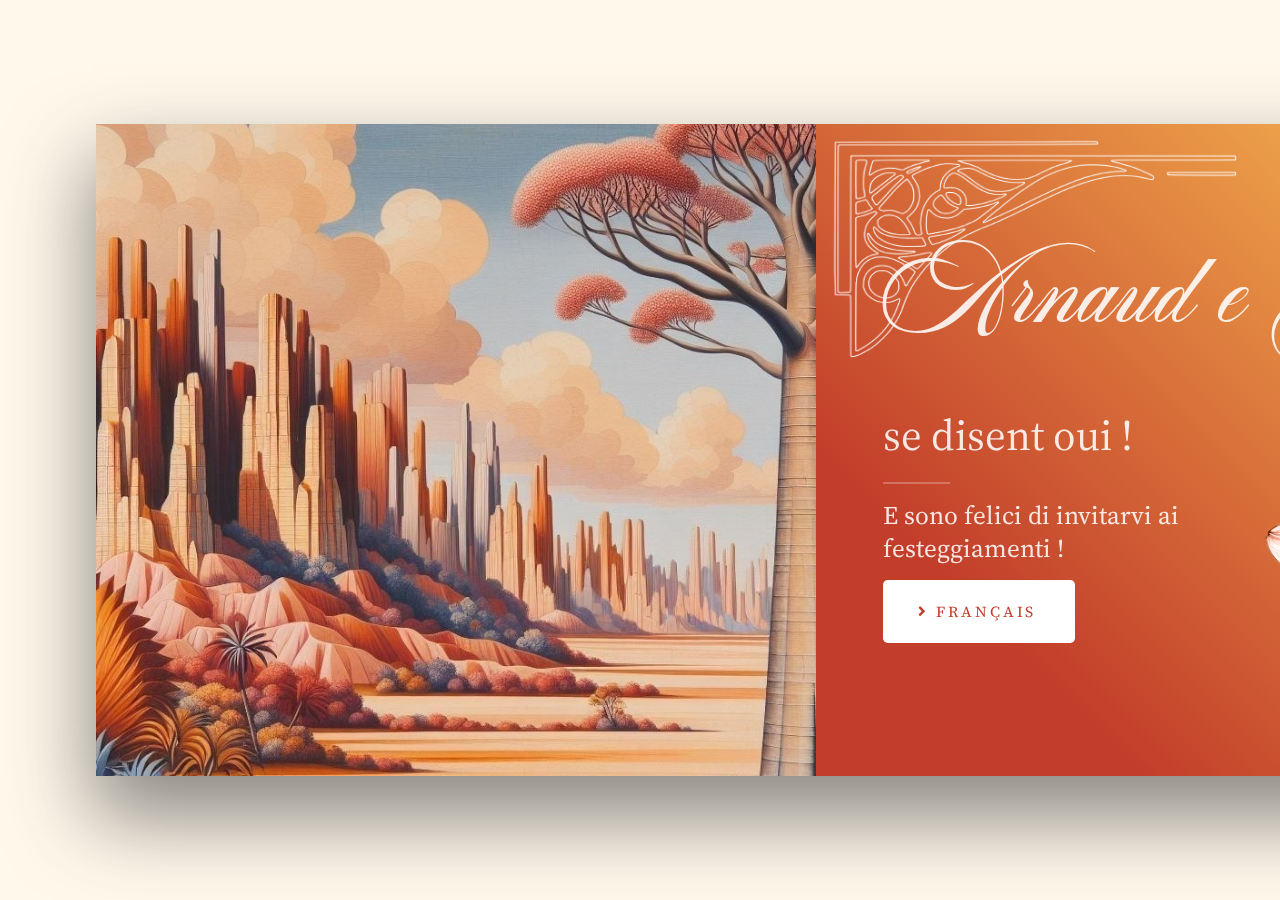
==== commit 8bc3928a: "ita fix" ====
--- a/it.html
+++ b/it.html
@@ -58,11 +58,11 @@
 						</section>
 						<section class="panel color0 spotlight medium left" >
 							<div class="content span-8">
-								<h2 class=" "><span class="Aston-Script">Arnaud <span class="">et</span> Jessi</span></h2>
+								<h2 class=" "><span class="Aston-Script">Arnaud <span class="">e</span> Jessi</span></h2>
 								<p></p>
 								<p></p>
-								<h2 class="major Source">se disent oui!</h2>
-								<h3 class=" Source span-5 span-small-exception">E sono felici di invitarvi alle celebrazioni !</h3>
+								<h2 class="major Source">se disent oui !</h2>
+								<h3 class=" Source span-5 span-small-exception">E sono felici di invitarvi ai festeggiamenti !</h3>
 								<ul class="actions">
 									<li><a href="index.html" class="button primary color1 large icon solid fa-angle-right">Français</a></li>
 								</ul>
@@ -89,13 +89,13 @@
 						<!-- Panel (Où et quand?) -->
 						<section class="panel  color2">
 							<div class="intro color4">
-								<h2 class="major ">Dove e quando?</h2>
+								<h2 class="major ">Dove e quando ?</h2>
 								<blockquote>
 								<p>Hôtel "Les Sorbiers"</p>
 								<p>Rue des Sorbiers 241</p>
 								<p>5543 Hastière Belgio</p>
 								<p>5 ottobre 2024</p>
-								<p>A partire dalle 14h</p>
+								<p>A partire dalle 14:00</p>
 							</blockquote>
 							</div>
 						</section>
@@ -117,7 +117,7 @@
 									<p></p>
 									<a href="https://forms.office.com/pages/responsepage.aspx?id=KtqS3xJC8UGk9qFba89R9TaZF361vYpGpFf4MqCA8IdUQU5IV1BZMUsxMjRLNTRBS09DWFZaV1FTQy4u" class="primary button medium color1 " >Conferma la presenza</a>
 									<p></p>
-									<p class="align-left"><b><i class="material-symbols-outlined">error</i> Per favore, confermate la vostra presenza prima del 16 agosto.</b></p>
+									<p class="align-left"><b><i class="material-symbols-outlined">error</i> Per favore conferma la tua risposta prima del 16 agosto.</b></p>
 
 								</div>
 							</section>
@@ -144,15 +144,15 @@
 						<section class="panel  medium color2">
 							<div class="inner color1">
 								
-								<p>La nostra coppia ci smuove delle notre convinzioni, ci commuove ed affascina ogni giorno. Vi invitiamo a passare una giornata nel nostro mondo per celebrare con noi il fatidico “si”. La giornata si suddividerà in  quattro tempi :  </p>
+								<p>La nostra coppia ci smuove delle notre convinzioni, ci commuove ed affascina ogni giorno. Vi invitiamo a passare una giornata nel nostro mondo per celebrare con noi il fatidico “si”. La giornata si suddividerà in  quattro tempi :</p>
 								<ol>
-									<li>Una cerimonia che ci assomiglia : d’ispirazione malgascia, adattata al nostro pachwork di identità e valori </li>
-									<li>Un tea party dove Cassandra Cowman e Jane Austen potrebbero incontrarsi </li>
+									<li>Una cerimonia che ci assomiglia : d’ispirazione malgascia, adattata al nostro patchwork di identità e valori</li>
+									<li>Un tea party dove Sibilla Cooman e Jane Austen potrebbero incontrarsi</li>
 									<li>Une ricevimento dove daremo fuoco alle polveri e alla pista da ballo </li>
-									<li>Una serata all’insegna di giochi e animata in modo...spettrale   </li>
+									<li>Una serata all’insegna di giochi e animata in modo micidiale </li>
 								</ol>
-								<p><b>A quale parte sono invitatə ?  </b> Che siate membri della famiglia, amici o colleghi siete i benvenuti quando più preferite. Rispondendo al questionario d’iscrizione ci aiutate ad organizzare al meglio gli arrivi di tuttə</p>
-								<p><b>Come mi devo vestire ? </b> Siete belle e belli così come siete. Per noi l’importante é che vi sentiate a vostro agio. Ma se avete voglia di rispettare un dress code, <a href="https://coolors.co/c23d2a-fabf53-fff8eb-134080">ecco i colori</a> del nostro tema.  </p>
+								<p><b>A quale parte sono invitatə ?  </b> Che siate membri della famiglia, amicə o colleghə siete liberə di venire quando più preferite. Rispondendo al questionario d’iscrizione ci aiutate ad organizzare al meglio gli arrivi di tuttə.</p>
+								<p><b>Come mi devo vestire ? </b> Siete belle e belli così come siete. Per noi l’importante é che vi sentiate a vostro agio. Ma se avete voglia di rispettare un dress code, <a href="https://coolors.co/c23d2a-fabf53-fff8eb-134080"> ecco i colori </a>del nostro tema.  </p>
 
 							</div>
 						</section>
@@ -173,7 +173,7 @@
 								  <div class="tl-content">
 									<h1>14h - 15h30</h1>
 									<p>
-										Nella cultura malgascia il Vodiondry è la cerimonia che tradizionalmente unisce due sposi. Consiste in un dibattito tra le due famiglie, rappresentate ognuna da un retore e maestro della tradizione. Abbiamo voluto adattarlo perché corrisponda il più possibile alla nostra idea di coppia e famiglia.
+										Nella cultura malgascia il Vodiondry è la cerimonia che tradizionalmente unisce due sposi. Consiste in un dibattito tra le due famiglie, rappresentate ognuna da un retore e maestro della tradizione. Abbiamo voluto adattarlo affinché corrisponda il più possibile alla nostra idea di coppia e famiglia.
 									</p>
 									</div>
 							  
@@ -190,7 +190,7 @@
 								  <div class="tl-content">
 									<h1 class="f3 text--accent ttu">15h30 - 18h</h1>
 									<p>
-										Tagio della torta, discorsi, il meglio dei grandi classici nuziali. Vi promettiamo un tea party ironico e surreale per rappresentare al meglio anche lo spirito belga. In che senso? Non lo sappiamo ancora, ma sarà molto bello...
+										Taglio della torta, discorsi, il meglio dei grandi classici nuziali. Vi promettiamo un tea party ironico e surreale per rappresentare al meglio anche lo spirito belga. In che senso? Non lo sappiamo ancora, ma sarà molto bello...
 									</p>
 								  </div>
 							  
@@ -207,7 +207,7 @@
 								  <div class="tl-content">
 									<h1 class="f3 text--accent ttu">18h - 22h</h1>
 									<p>
-										Il ricevimento è in formato apericena, si balla mentre si mangia e si beve, mentre ci si sfida in duelli assurdi, il tutto coronato da sputafuoco e chessòio. Impadronitevi del microfono per un karaoke leggendario, infiammate la pista da ballo.
+										Il ricevimento è in formato apericena, si balla mentre si mangia e si beve, mentre ci si sfida in duelli assurdi, il tutto coronato da sputafuoco e chessòio. Impadronitevi del microfono per un karaoke leggendario e infiammate la pista da ballo !
 									</p>
 								  </div>
 							  
@@ -224,7 +224,7 @@
 								  <div class="tl-content">
 									<h1 class="f3 text--accent ttu">22h - 24h</h1>
 									<p>
-										(Sconsigliato ai minori di 14 anni) Non sapremo mai se fu un colpo di fulmine o l’aria prmisqua delle serate studentesche a portarci dove siamo oggi. Fatto sta che invecchiando, abbiamo ceduto al fascino dei giochi da tavolo e delle serate più intime con gli amici di sempre. Benvenuti nella sala principale per una conslusione...mortale... 
+										(Sconsigliato ai minori di 14 anni) Non sapremo mai se fu un colpo di fulmine o l’aria promiscua delle serate studentesche a portarci dove siamo oggi. Fatto sta che invecchiando, abbiamo ceduto al fascino dei giochi da tavolo e delle serate più intime con gli amici di sempre. Benvenuti nella sala principale per una conclusione...mortale... 
 									</p>
 								  </div>
 							  
@@ -254,8 +254,8 @@
 							<section class="panel ">
 								<div class="intro color4">
 									<h2 class="major">I regali</h2>
-									<p>Sappiate che siamo già più che felici di avervi tra noi. Se ci tenete, potere aiutarci a rendere la nostra nuova casa in un luogo ancora più accogliente.  </p>
-										<p>Un’urna sarà presente il giorno del matrimonio, ma se preferite farci un bonifico, ecco i terminali del nostro conto.  BE28 1030 9065 1420 (BIC: NICABEBBXXX)
+									<p>Sappiate che siamo già più che felici di avervi tra noi. Se ci tenete, potere aiutarci a rendere la nostra nuova casa un luogo ancora più accogliente.   </p>
+										<p>Un’urna sarà presente il giorno del matrimonio, ma se preferite farci un bonifico, ecco le coordinate del nostro conto.   BE28 1030 9065 1420 (BIC: NICABEBBXXX)
 										</p>
 								</div>
 							</section>
@@ -273,7 +273,7 @@
 								<div class="intro color0-reverse-diag " >
 									<h2 class="major ">Volete darci una mano ? </h2>
 									<p></p>
-									<p>Al regalo preferite darci una mano il giorno del matrimonio? Potete iscrivervi tramite questo link.</p>
+									<p>Invece del regalo preferite darci una mano il giorno del matrimonio? Potete iscrivervi tramite questo link.</p>
 									<p></p>
 									<a href="https://forms.office.com/pages/responsepage.aspx?id=KtqS3xJC8UGk9qFba89R9TaZF361vYpGpFf4MqCA8IdUMFZRSzdPMlFUWkZBWTJTVlBBV1BFTEZWSS4u" class="primary button medium color1 " >Dare una mano</a>
 									
